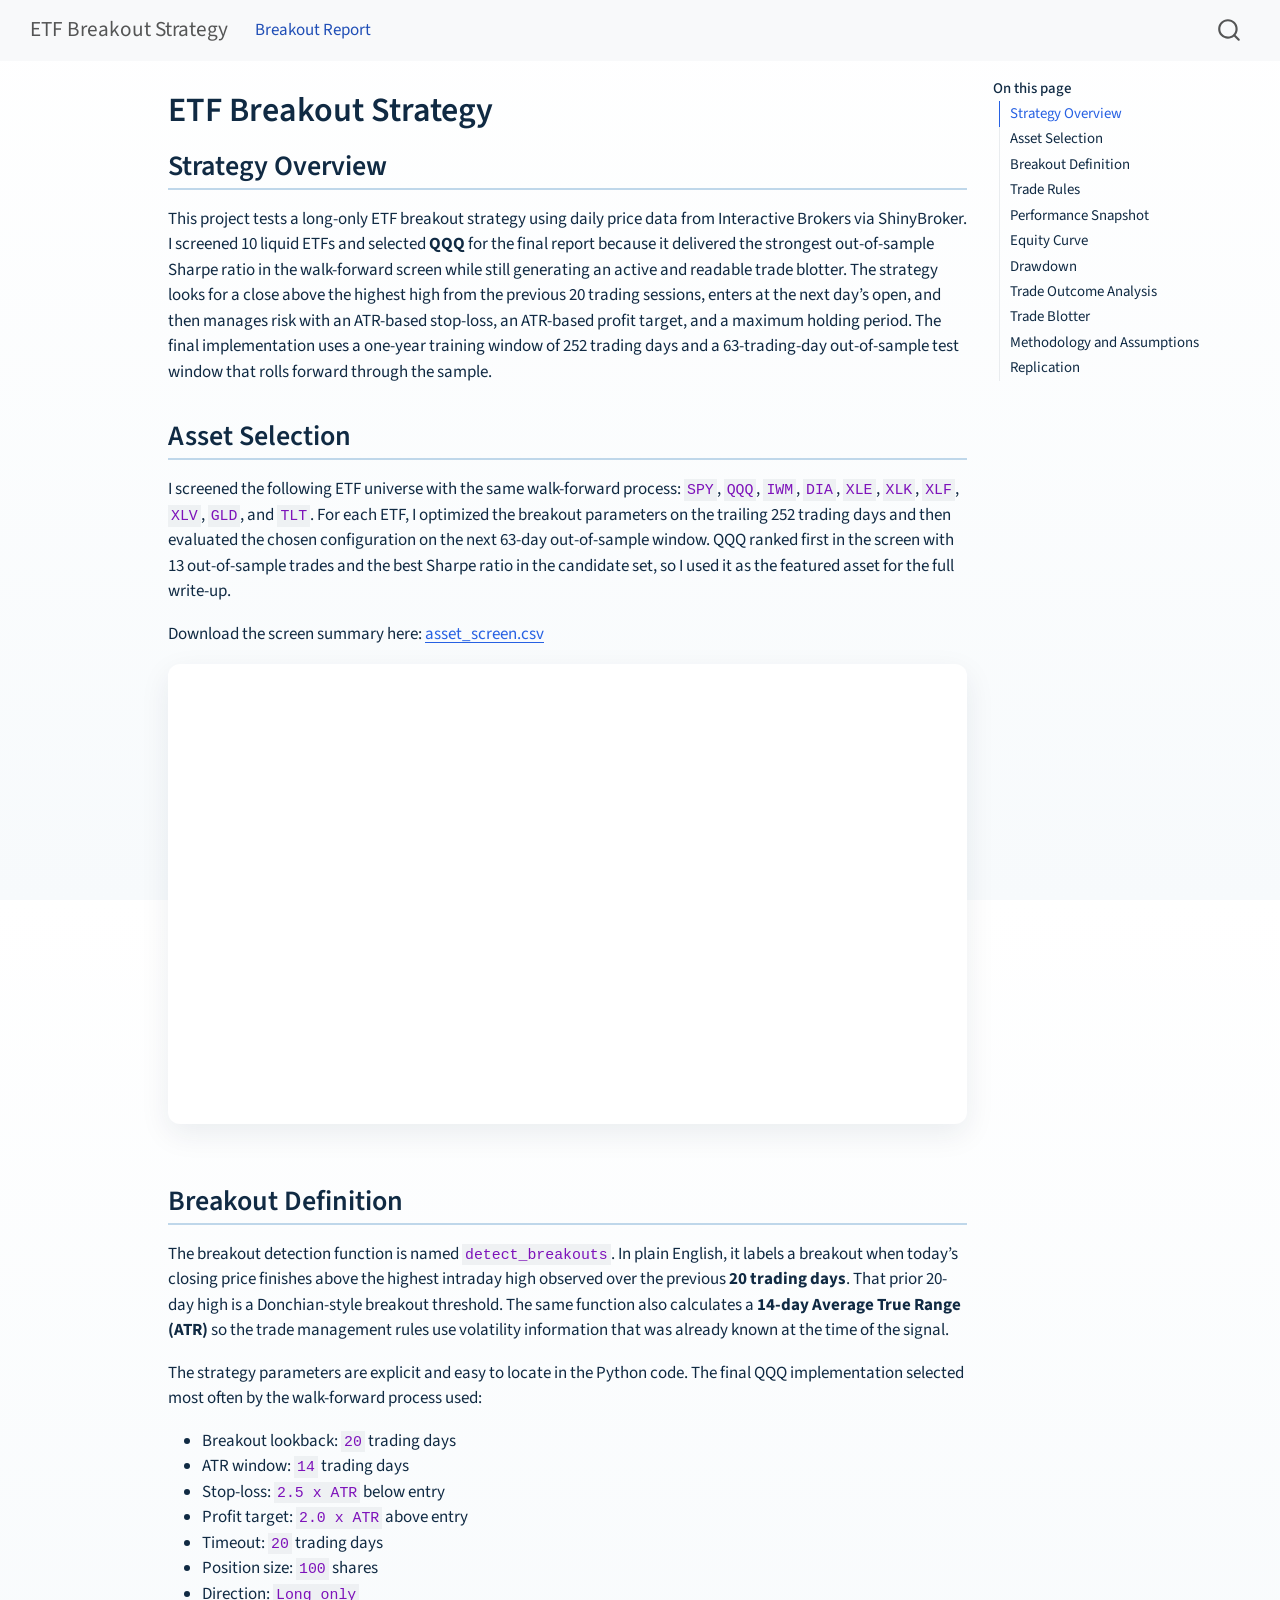
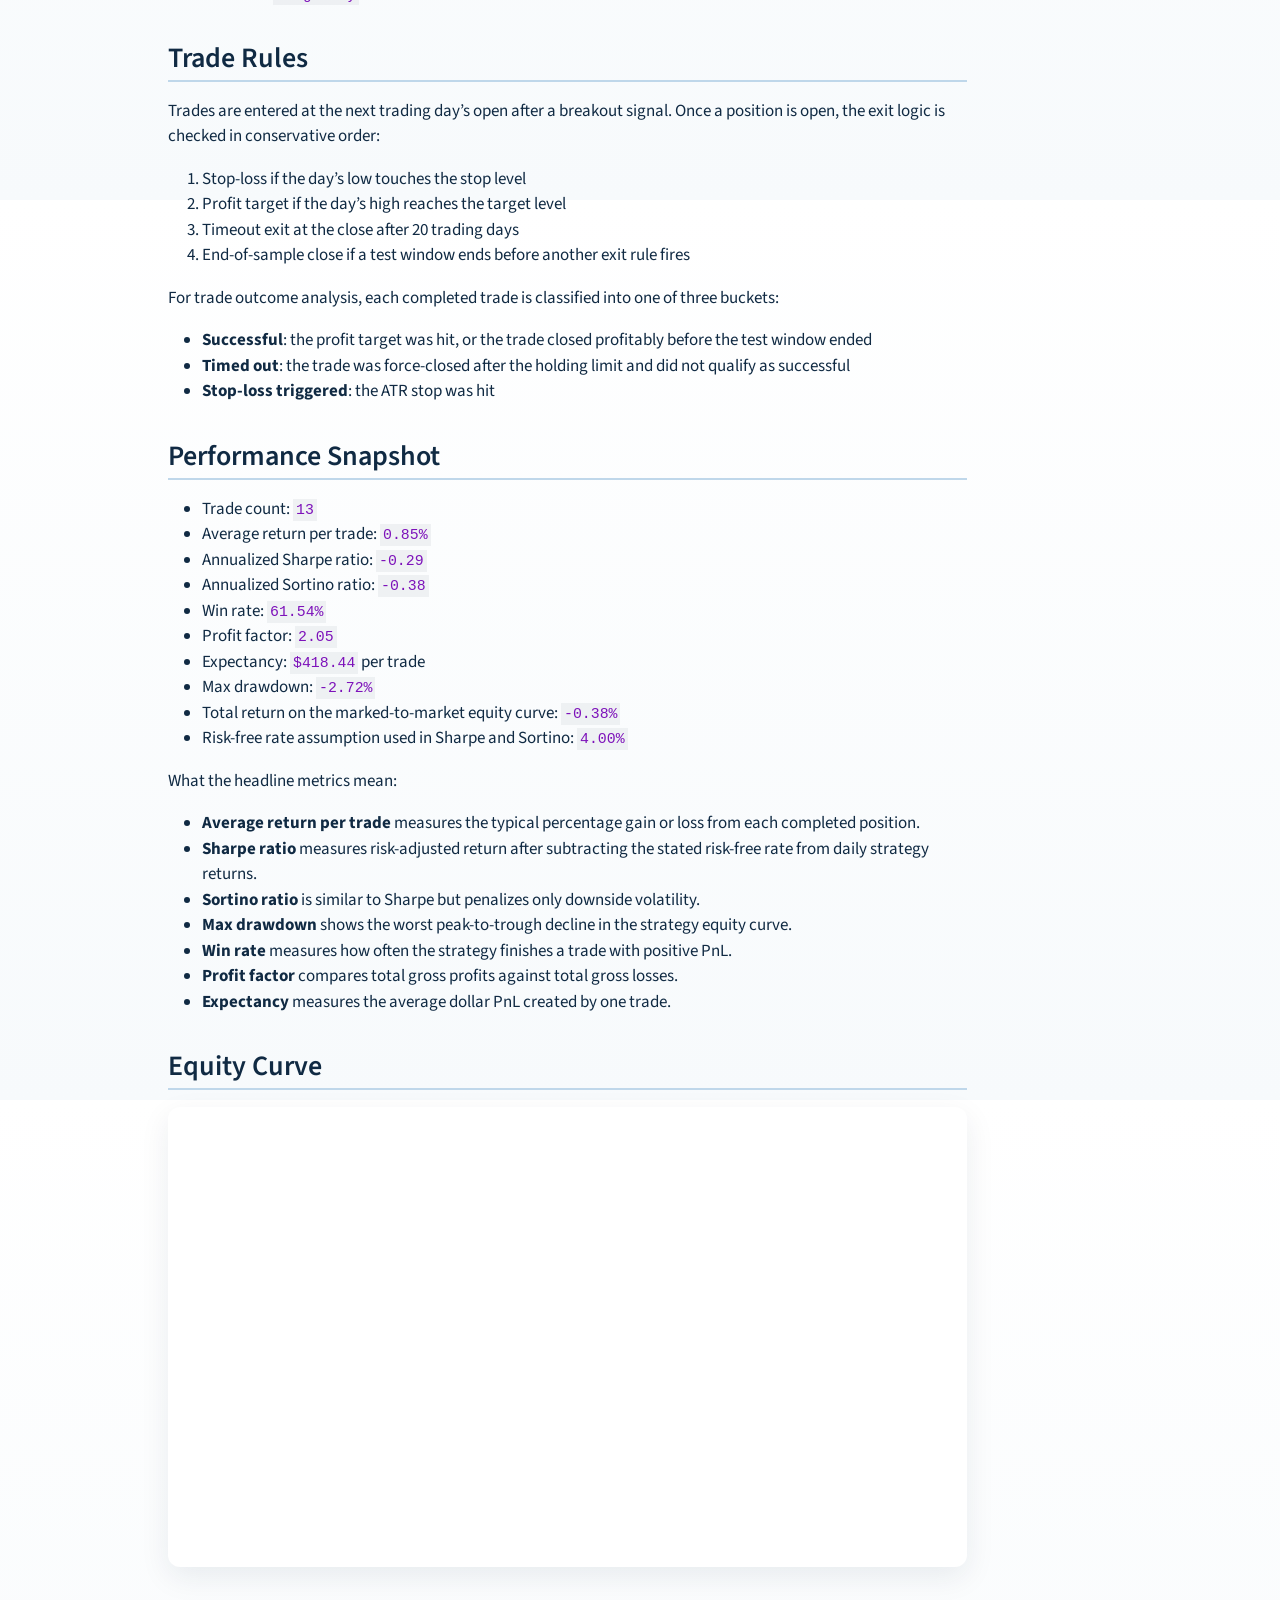
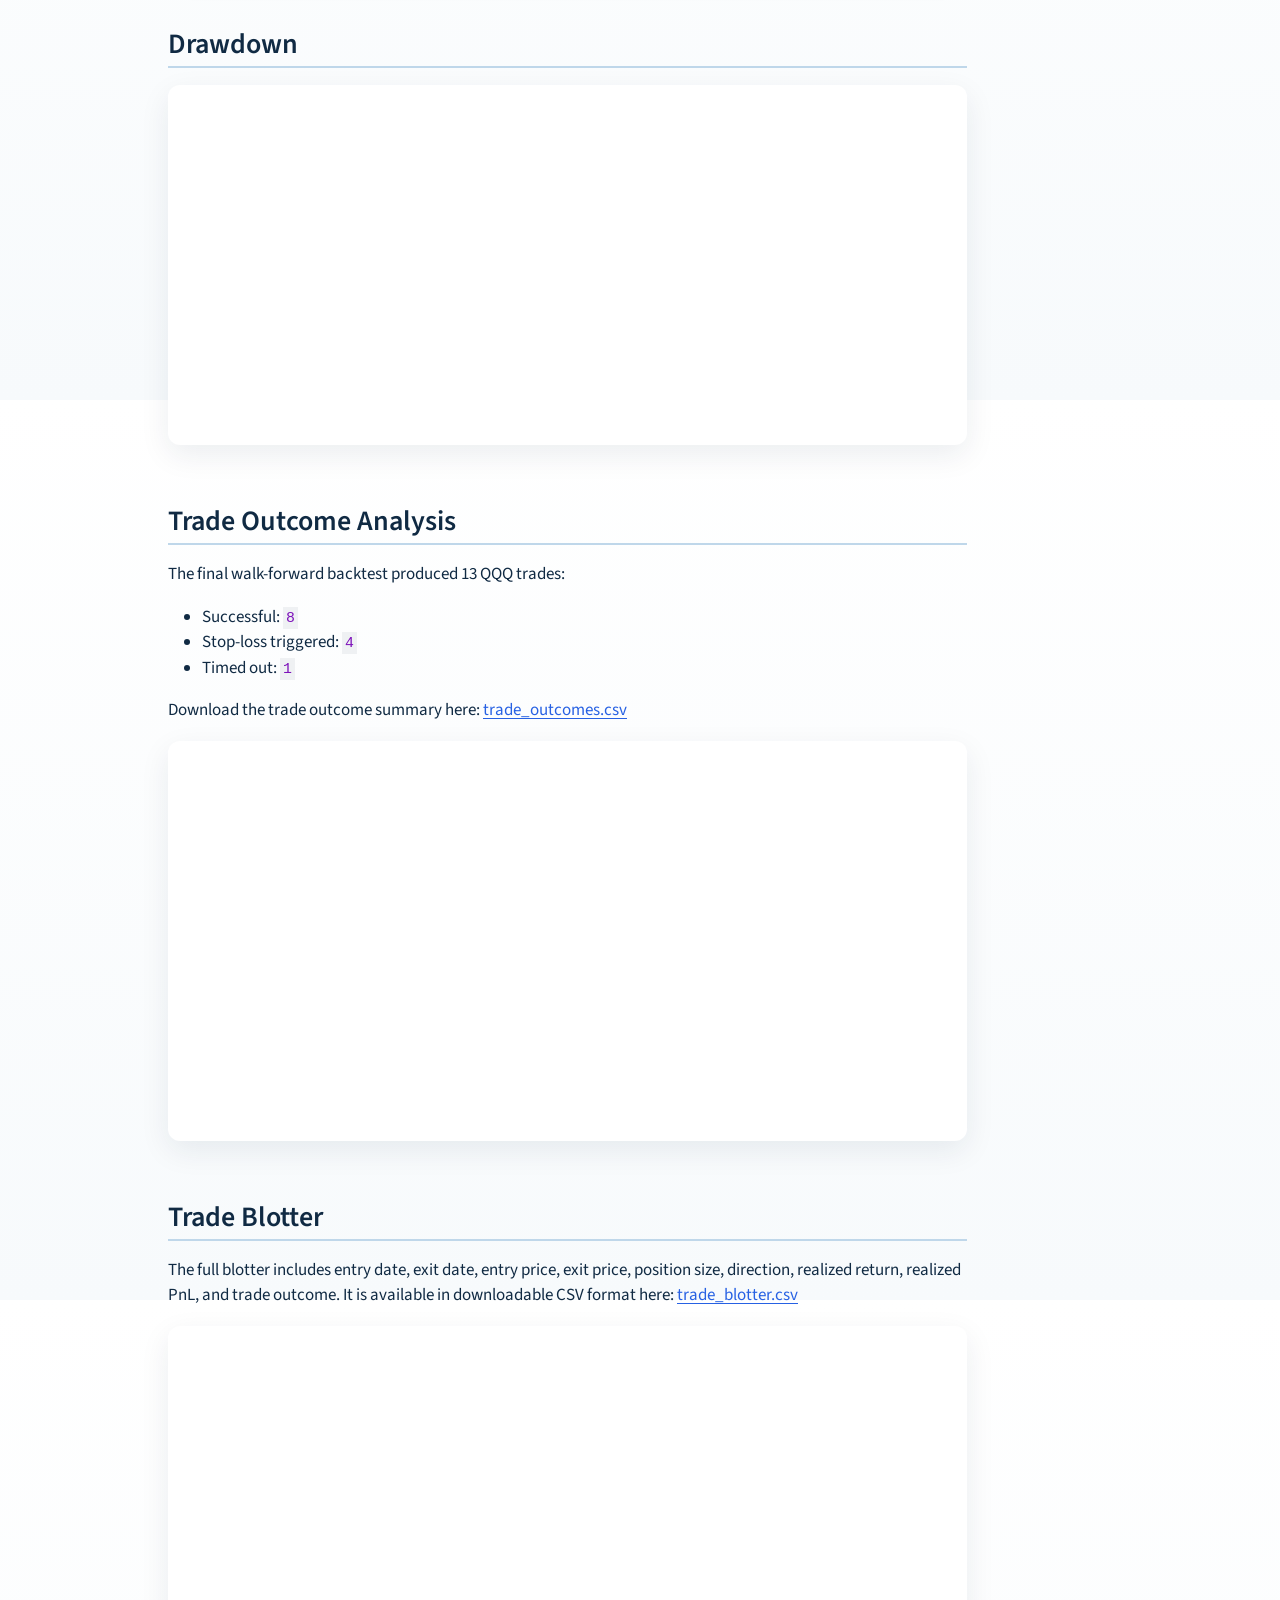
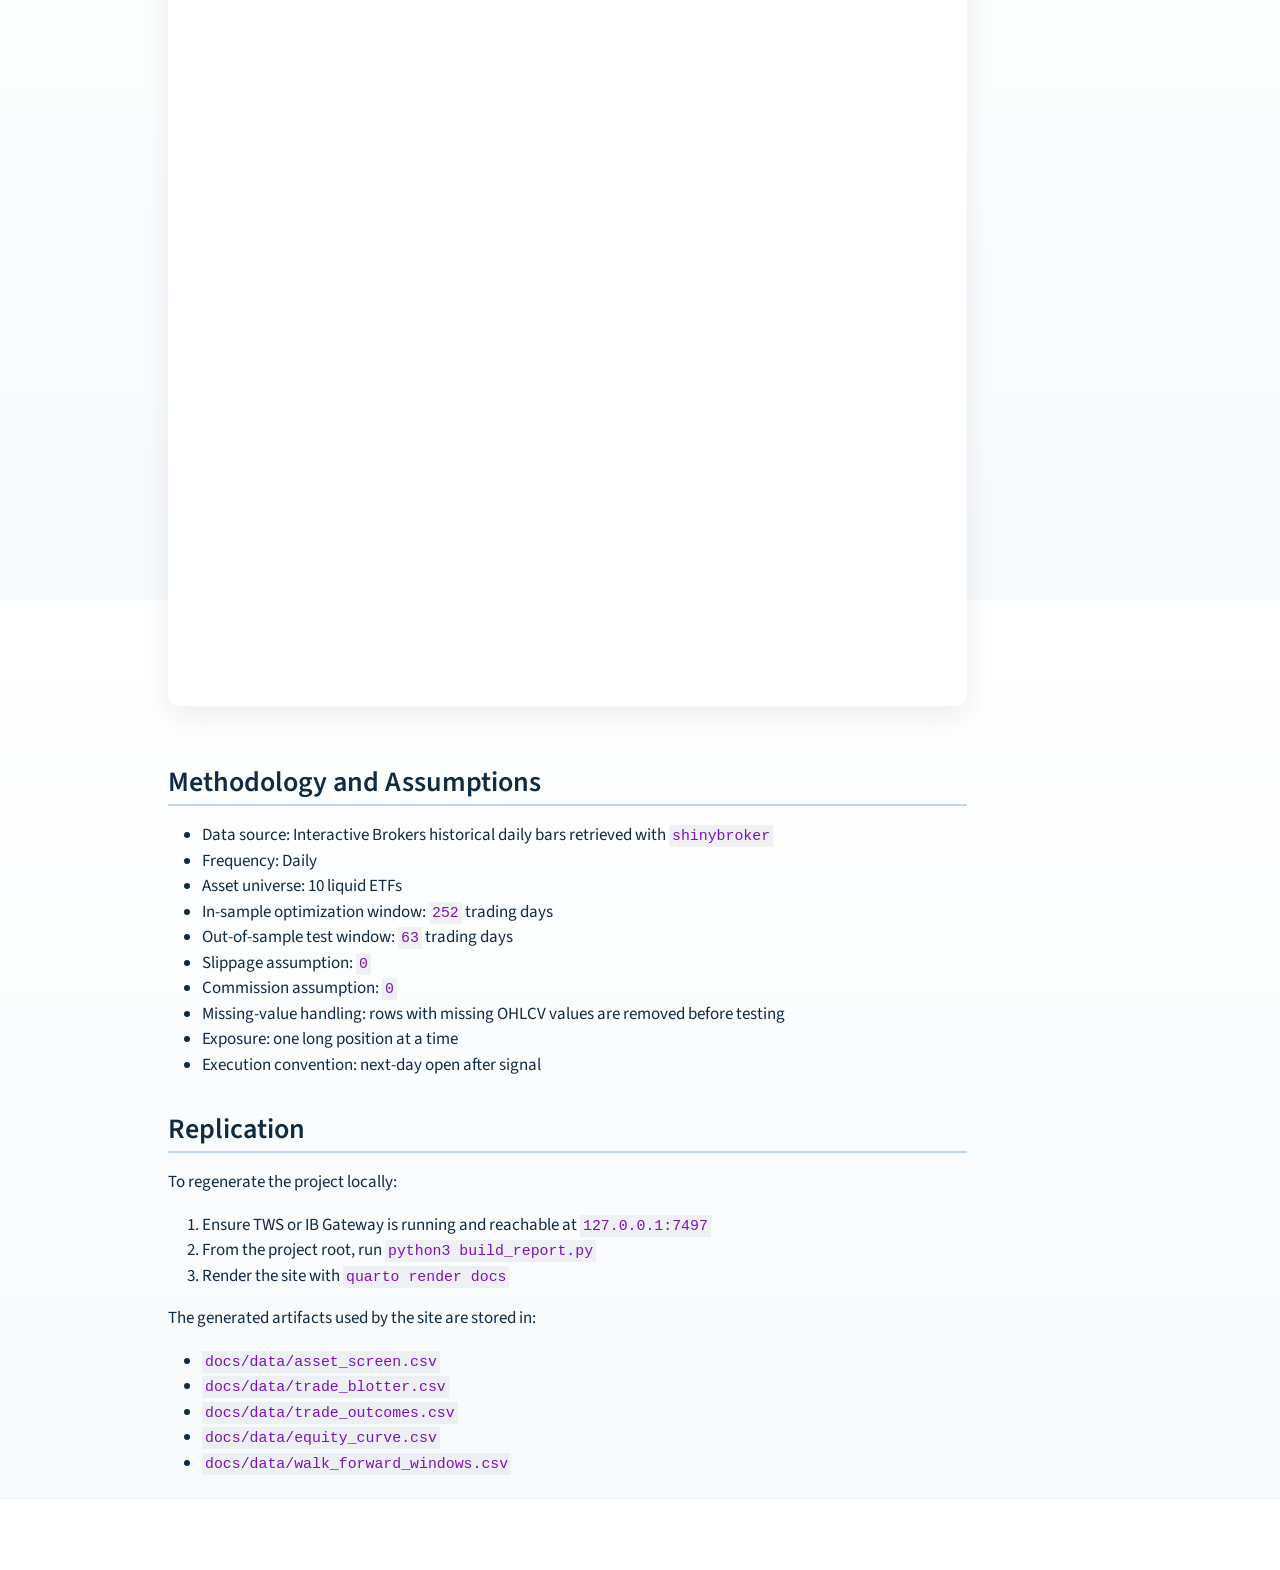
==== docs/index.html @ 2aead29c "Add breakout strategy project" ====
<!DOCTYPE html>
<html xmlns="http://www.w3.org/1999/xhtml" lang="en" xml:lang="en"><head>

<meta charset="utf-8">
<meta name="generator" content="quarto-1.9.36">

<meta name="viewport" content="width=device-width, initial-scale=1.0, user-scalable=yes">


<title>ETF Breakout Strategy</title>
<style>
/* Default styles provided by pandoc.
** See https://pandoc.org/MANUAL.html#variables-for-html for config info.
*/
code{white-space: pre-wrap;}
span.smallcaps{font-variant: small-caps;}
div.columns{display: flex; gap: min(4vw, 1.5em);}
div.column{flex: auto; overflow-x: auto;}
div.hanging-indent{margin-left: 1.5em; text-indent: -1.5em;}
ul.task-list{list-style: none;}
ul.task-list li input[type="checkbox"] {
  width: 0.8em;
  margin: 0 0.8em 0.2em -1em; /* quarto-specific, see https://github.com/quarto-dev/quarto-cli/issues/4556 */ 
  vertical-align: middle;
}
</style>


<script src="site_libs/quarto-nav/quarto-nav.js"></script>
<script src="site_libs/quarto-nav/headroom.min.js"></script>
<script src="site_libs/clipboard/clipboard.min.js"></script>
<script src="site_libs/quarto-search/autocomplete.umd.js"></script>
<script src="site_libs/quarto-search/fuse.min.js"></script>
<script src="site_libs/quarto-search/quarto-search.js"></script>
<meta name="quarto:offset" content="./">
<script src="site_libs/quarto-html/quarto.js" type="module"></script>
<script src="site_libs/quarto-html/tabsets/tabsets.js" type="module"></script>
<script src="site_libs/quarto-html/popper.min.js"></script>
<script src="site_libs/quarto-html/tippy.umd.min.js"></script>
<script src="site_libs/quarto-html/anchor.min.js"></script>
<link href="site_libs/quarto-html/tippy.css" rel="stylesheet">
<link href="site_libs/quarto-html/quarto-syntax-highlighting-845c23b38eaddc0f92fda52bfe77a8c8.css" rel="stylesheet" id="quarto-text-highlighting-styles">
<script src="site_libs/bootstrap/bootstrap.min.js"></script>
<link href="site_libs/bootstrap/bootstrap-icons.css" rel="stylesheet">
<link href="site_libs/bootstrap/bootstrap-158031087360bce0ff56dc785ce39e06.min.css" rel="stylesheet" append-hash="true" id="quarto-bootstrap" data-mode="light">
<script id="quarto-search-options" type="application/json">{
  "location": "navbar",
  "copy-button": false,
  "collapse-after": 3,
  "panel-placement": "end",
  "type": "overlay",
  "limit": 50,
  "keyboard-shortcut": [
    "f",
    "/",
    "s"
  ],
  "show-item-context": false,
  "language": {
    "search-no-results-text": "No results",
    "search-matching-documents-text": "matching documents",
    "search-copy-link-title": "Copy link to search",
    "search-hide-matches-text": "Hide additional matches",
    "search-more-match-text": "more match in this document",
    "search-more-matches-text": "more matches in this document",
    "search-clear-button-title": "Clear",
    "search-text-placeholder": "",
    "search-detached-cancel-button-title": "Cancel",
    "search-submit-button-title": "Submit",
    "search-label": "Search"
  }
}</script>


<link rel="stylesheet" href="styles.css">
</head>

<body class="nav-fixed quarto-light">

<div id="quarto-search-results"></div>
  <header id="quarto-header" class="headroom fixed-top">
    <nav class="navbar navbar-expand-lg " data-bs-theme="dark">
      <div class="navbar-container container-fluid">
      <div class="navbar-brand-container mx-auto">
    <a class="navbar-brand" href="./index.html">
    <span class="navbar-title">ETF Breakout Strategy</span>
    </a>
  </div>
            <div id="quarto-search" class="" title="Search"></div>
          <button class="navbar-toggler" type="button" data-bs-toggle="collapse" data-bs-target="#navbarCollapse" aria-controls="navbarCollapse" role="menu" aria-expanded="false" aria-label="Toggle navigation" onclick="if (window.quartoToggleHeadroom) { window.quartoToggleHeadroom(); }">
  <span class="navbar-toggler-icon"></span>
</button>
          <div class="collapse navbar-collapse" id="navbarCollapse">
            <ul class="navbar-nav navbar-nav-scroll me-auto">
  <li class="nav-item">
    <a class="nav-link active" href="./index.html" aria-current="page"> 
<span class="menu-text">Breakout Report</span></a>
  </li>  
</ul>
          </div> <!-- /navcollapse -->
            <div class="quarto-navbar-tools">
</div>
      </div> <!-- /container-fluid -->
    </nav>
</header>
<!-- content -->
<div id="quarto-content" class="quarto-container page-columns page-rows-contents page-layout-article page-navbar">
<!-- sidebar -->
<!-- margin-sidebar -->
    <div id="quarto-margin-sidebar" class="sidebar margin-sidebar">
        <nav id="TOC" role="doc-toc" class="toc-active">
    <h2 id="toc-title">On this page</h2>
   
  <ul>
  <li><a href="#strategy-overview" id="toc-strategy-overview" class="nav-link active" data-scroll-target="#strategy-overview">Strategy Overview</a></li>
  <li><a href="#asset-selection" id="toc-asset-selection" class="nav-link" data-scroll-target="#asset-selection">Asset Selection</a></li>
  <li><a href="#breakout-definition" id="toc-breakout-definition" class="nav-link" data-scroll-target="#breakout-definition">Breakout Definition</a></li>
  <li><a href="#trade-rules" id="toc-trade-rules" class="nav-link" data-scroll-target="#trade-rules">Trade Rules</a></li>
  <li><a href="#performance-snapshot" id="toc-performance-snapshot" class="nav-link" data-scroll-target="#performance-snapshot">Performance Snapshot</a></li>
  <li><a href="#equity-curve" id="toc-equity-curve" class="nav-link" data-scroll-target="#equity-curve">Equity Curve</a></li>
  <li><a href="#drawdown" id="toc-drawdown" class="nav-link" data-scroll-target="#drawdown">Drawdown</a></li>
  <li><a href="#trade-outcome-analysis" id="toc-trade-outcome-analysis" class="nav-link" data-scroll-target="#trade-outcome-analysis">Trade Outcome Analysis</a></li>
  <li><a href="#trade-blotter" id="toc-trade-blotter" class="nav-link" data-scroll-target="#trade-blotter">Trade Blotter</a></li>
  <li><a href="#methodology-and-assumptions" id="toc-methodology-and-assumptions" class="nav-link" data-scroll-target="#methodology-and-assumptions">Methodology and Assumptions</a></li>
  <li><a href="#replication" id="toc-replication" class="nav-link" data-scroll-target="#replication">Replication</a></li>
  </ul>
</nav>
    </div>
<!-- main -->
<main class="content" id="quarto-document-content">

<header id="title-block-header" class="quarto-title-block default">
<div class="quarto-title">
<h1 class="title">ETF Breakout Strategy</h1>
</div>



<div class="quarto-title-meta">

    
  
    
  </div>
  


</header>


<section id="strategy-overview" class="level2">
<h2 class="anchored" data-anchor-id="strategy-overview">Strategy Overview</h2>
<p>This project tests a long-only ETF breakout strategy using daily price data from Interactive Brokers via ShinyBroker. I screened 10 liquid ETFs and selected <strong>QQQ</strong> for the final report because it delivered the strongest out-of-sample Sharpe ratio in the walk-forward screen while still generating an active and readable trade blotter. The strategy looks for a close above the highest high from the previous 20 trading sessions, enters at the next day’s open, and then manages risk with an ATR-based stop-loss, an ATR-based profit target, and a maximum holding period. The final implementation uses a one-year training window of 252 trading days and a 63-trading-day out-of-sample test window that rolls forward through the sample.</p>
</section>
<section id="asset-selection" class="level2">
<h2 class="anchored" data-anchor-id="asset-selection">Asset Selection</h2>
<p>I screened the following ETF universe with the same walk-forward process: <code>SPY</code>, <code>QQQ</code>, <code>IWM</code>, <code>DIA</code>, <code>XLE</code>, <code>XLK</code>, <code>XLF</code>, <code>XLV</code>, <code>GLD</code>, and <code>TLT</code>. For each ETF, I optimized the breakout parameters on the trailing 252 trading days and then evaluated the chosen configuration on the next 63-day out-of-sample window. QQQ ranked first in the screen with 13 out-of-sample trades and the best Sharpe ratio in the candidate set, so I used it as the featured asset for the full write-up.</p>
<p>Download the screen summary here: <a href="data/asset_screen.csv">asset_screen.csv</a></p>
<iframe src="assets/screen_summary.html" width="100%" height="460" style="border:none;">
</iframe>
</section>
<section id="breakout-definition" class="level2">
<h2 class="anchored" data-anchor-id="breakout-definition">Breakout Definition</h2>
<p>The breakout detection function is named <code>detect_breakouts</code>. In plain English, it labels a breakout when today’s closing price finishes above the highest intraday high observed over the previous <strong>20 trading days</strong>. That prior 20-day high is a Donchian-style breakout threshold. The same function also calculates a <strong>14-day Average True Range (ATR)</strong> so the trade management rules use volatility information that was already known at the time of the signal.</p>
<p>The strategy parameters are explicit and easy to locate in the Python code. The final QQQ implementation selected most often by the walk-forward process used:</p>
<ul>
<li>Breakout lookback: <code>20</code> trading days</li>
<li>ATR window: <code>14</code> trading days</li>
<li>Stop-loss: <code>2.5 x ATR</code> below entry</li>
<li>Profit target: <code>2.0 x ATR</code> above entry</li>
<li>Timeout: <code>20</code> trading days</li>
<li>Position size: <code>100</code> shares</li>
<li>Direction: <code>Long only</code></li>
</ul>
</section>
<section id="trade-rules" class="level2">
<h2 class="anchored" data-anchor-id="trade-rules">Trade Rules</h2>
<p>Trades are entered at the next trading day’s open after a breakout signal. Once a position is open, the exit logic is checked in conservative order:</p>
<ol type="1">
<li>Stop-loss if the day’s low touches the stop level</li>
<li>Profit target if the day’s high reaches the target level</li>
<li>Timeout exit at the close after 20 trading days</li>
<li>End-of-sample close if a test window ends before another exit rule fires</li>
</ol>
<p>For trade outcome analysis, each completed trade is classified into one of three buckets:</p>
<ul>
<li><strong>Successful</strong>: the profit target was hit, or the trade closed profitably before the test window ended</li>
<li><strong>Timed out</strong>: the trade was force-closed after the holding limit and did not qualify as successful</li>
<li><strong>Stop-loss triggered</strong>: the ATR stop was hit</li>
</ul>
</section>
<section id="performance-snapshot" class="level2">
<h2 class="anchored" data-anchor-id="performance-snapshot">Performance Snapshot</h2>
<ul>
<li>Trade count: <code>13</code></li>
<li>Average return per trade: <code>0.85%</code></li>
<li>Annualized Sharpe ratio: <code>-0.29</code></li>
<li>Annualized Sortino ratio: <code>-0.38</code></li>
<li>Win rate: <code>61.54%</code></li>
<li>Profit factor: <code>2.05</code></li>
<li>Expectancy: <code>$418.44</code> per trade</li>
<li>Max drawdown: <code>-2.72%</code></li>
<li>Total return on the marked-to-market equity curve: <code>-0.38%</code></li>
<li>Risk-free rate assumption used in Sharpe and Sortino: <code>4.00%</code></li>
</ul>
<p>What the headline metrics mean:</p>
<ul>
<li><strong>Average return per trade</strong> measures the typical percentage gain or loss from each completed position.</li>
<li><strong>Sharpe ratio</strong> measures risk-adjusted return after subtracting the stated risk-free rate from daily strategy returns.</li>
<li><strong>Sortino ratio</strong> is similar to Sharpe but penalizes only downside volatility.</li>
<li><strong>Max drawdown</strong> shows the worst peak-to-trough decline in the strategy equity curve.</li>
<li><strong>Win rate</strong> measures how often the strategy finishes a trade with positive PnL.</li>
<li><strong>Profit factor</strong> compares total gross profits against total gross losses.</li>
<li><strong>Expectancy</strong> measures the average dollar PnL created by one trade.</li>
</ul>
</section>
<section id="equity-curve" class="level2">
<h2 class="anchored" data-anchor-id="equity-curve">Equity Curve</h2>
<iframe src="assets/equity_curve.html" width="100%" height="460" style="border:none;">
</iframe>
</section>
<section id="drawdown" class="level2">
<h2 class="anchored" data-anchor-id="drawdown">Drawdown</h2>
<iframe src="assets/drawdown.html" width="100%" height="360" style="border:none;">
</iframe>
</section>
<section id="trade-outcome-analysis" class="level2">
<h2 class="anchored" data-anchor-id="trade-outcome-analysis">Trade Outcome Analysis</h2>
<p>The final walk-forward backtest produced 13 QQQ trades:</p>
<ul>
<li>Successful: <code>8</code></li>
<li>Stop-loss triggered: <code>4</code></li>
<li>Timed out: <code>1</code></li>
</ul>
<p>Download the trade outcome summary here: <a href="data/trade_outcomes.csv">trade_outcomes.csv</a></p>
<iframe src="assets/trade_outcomes.html" width="100%" height="400" style="border:none;">
</iframe>
</section>
<section id="trade-blotter" class="level2">
<h2 class="anchored" data-anchor-id="trade-blotter">Trade Blotter</h2>
<p>The full blotter includes entry date, exit date, entry price, exit price, position size, direction, realized return, realized PnL, and trade outcome. It is available in downloadable CSV format here: <a href="data/trade_blotter.csv">trade_blotter.csv</a></p>
<iframe src="assets/trade_blotter.html" width="100%" height="980" style="border:none;">
</iframe>
</section>
<section id="methodology-and-assumptions" class="level2">
<h2 class="anchored" data-anchor-id="methodology-and-assumptions">Methodology and Assumptions</h2>
<ul>
<li>Data source: Interactive Brokers historical daily bars retrieved with <code>shinybroker</code></li>
<li>Frequency: Daily</li>
<li>Asset universe: 10 liquid ETFs</li>
<li>In-sample optimization window: <code>252</code> trading days</li>
<li>Out-of-sample test window: <code>63</code> trading days</li>
<li>Slippage assumption: <code>0</code></li>
<li>Commission assumption: <code>0</code></li>
<li>Missing-value handling: rows with missing OHLCV values are removed before testing</li>
<li>Exposure: one long position at a time</li>
<li>Execution convention: next-day open after signal</li>
</ul>
</section>
<section id="replication" class="level2">
<h2 class="anchored" data-anchor-id="replication">Replication</h2>
<p>To regenerate the project locally:</p>
<ol type="1">
<li>Ensure TWS or IB Gateway is running and reachable at <code>127.0.0.1:7497</code></li>
<li>From the project root, run <code>python3 build_report.py</code></li>
<li>Render the site with <code>quarto render docs</code></li>
</ol>
<p>The generated artifacts used by the site are stored in:</p>
<ul>
<li><code>docs/data/asset_screen.csv</code></li>
<li><code>docs/data/trade_blotter.csv</code></li>
<li><code>docs/data/trade_outcomes.csv</code></li>
<li><code>docs/data/equity_curve.csv</code></li>
<li><code>docs/data/walk_forward_windows.csv</code></li>
</ul>


</section>

</main> <!-- /main -->
<script id="quarto-html-after-body" type="application/javascript">
  window.document.addEventListener("DOMContentLoaded", function (event) {
    const icon = "";
    const anchorJS = new window.AnchorJS();
    anchorJS.options = {
      placement: 'right',
      icon: icon
    };
    anchorJS.add('.anchored');
    const isCodeAnnotation = (el) => {
      for (const clz of el.classList) {
        if (clz.startsWith('code-annotation-')) {                     
          return true;
        }
      }
      return false;
    }
    const onCopySuccess = function(e) {
      // button target
      const button = e.trigger;
      // don't keep focus
      button.blur();
      // flash "checked"
      button.classList.add('code-copy-button-checked');
      var currentTitle = button.getAttribute("title");
      button.setAttribute("title", "Copied!");
      let tooltip;
      if (window.bootstrap) {
        button.setAttribute("data-bs-toggle", "tooltip");
        button.setAttribute("data-bs-placement", "left");
        button.setAttribute("data-bs-title", "Copied!");
        tooltip = new bootstrap.Tooltip(button, 
          { trigger: "manual", 
            customClass: "code-copy-button-tooltip",
            offset: [0, -8]});
        tooltip.show();    
      }
      setTimeout(function() {
        if (tooltip) {
          tooltip.hide();
          button.removeAttribute("data-bs-title");
          button.removeAttribute("data-bs-toggle");
          button.removeAttribute("data-bs-placement");
        }
        button.setAttribute("title", currentTitle);
        button.classList.remove('code-copy-button-checked');
      }, 1000);
      // clear code selection
      e.clearSelection();
    }
    const getTextToCopy = function(trigger) {
      const outerScaffold = trigger.parentElement.cloneNode(true);
      const codeEl = outerScaffold.querySelector('code');
      for (const childEl of codeEl.children) {
        if (isCodeAnnotation(childEl)) {
          childEl.remove();
        }
      }
      return codeEl.innerText;
    }
    const clipboard = new window.ClipboardJS('.code-copy-button:not([data-in-quarto-modal])', {
      text: getTextToCopy
    });
    clipboard.on('success', onCopySuccess);
    if (window.document.getElementById('quarto-embedded-source-code-modal')) {
      const clipboardModal = new window.ClipboardJS('.code-copy-button[data-in-quarto-modal]', {
        text: getTextToCopy,
        container: window.document.getElementById('quarto-embedded-source-code-modal')
      });
      clipboardModal.on('success', onCopySuccess);
    }
      var localhostRegex = new RegExp(/^(?:http|https):\/\/localhost\:?[0-9]*\//);
      var mailtoRegex = new RegExp(/^mailto:/);
        var filterRegex = new RegExp('/' + window.location.host + '/');
      var isInternal = (href) => {
          return filterRegex.test(href) || localhostRegex.test(href) || mailtoRegex.test(href);
      }
      // Inspect non-navigation links and adorn them if external
     var links = window.document.querySelectorAll('a[href]:not(.nav-link):not(.navbar-brand):not(.toc-action):not(.sidebar-link):not(.sidebar-item-toggle):not(.pagination-link):not(.no-external):not([aria-hidden]):not(.dropdown-item):not(.quarto-navigation-tool):not(.about-link)');
      for (var i=0; i<links.length; i++) {
        const link = links[i];
        if (!isInternal(link.href)) {
          // undo the damage that might have been done by quarto-nav.js in the case of
          // links that we want to consider external
          if (link.dataset.originalHref !== undefined) {
            link.href = link.dataset.originalHref;
          }
        }
      }
    function tippyHover(el, contentFn, onTriggerFn, onUntriggerFn) {
      const config = {
        allowHTML: true,
        maxWidth: 500,
        delay: 100,
        arrow: false,
        appendTo: function(el) {
            return el.parentElement;
        },
        interactive: true,
        interactiveBorder: 10,
        theme: 'quarto',
        placement: 'bottom-start',
      };
      if (contentFn) {
        config.content = contentFn;
      }
      if (onTriggerFn) {
        config.onTrigger = onTriggerFn;
      }
      if (onUntriggerFn) {
        config.onUntrigger = onUntriggerFn;
      }
      window.tippy(el, config); 
    }
    const noterefs = window.document.querySelectorAll('a[role="doc-noteref"]');
    for (var i=0; i<noterefs.length; i++) {
      const ref = noterefs[i];
      tippyHover(ref, function() {
        // use id or data attribute instead here
        let href = ref.getAttribute('data-footnote-href') || ref.getAttribute('href');
        try { href = new URL(href).hash; } catch {}
        const id = href.replace(/^#\/?/, "");
        const note = window.document.getElementById(id);
        if (note) {
          return note.innerHTML;
        } else {
          return "";
        }
      });
    }
    const xrefs = window.document.querySelectorAll('a.quarto-xref');
    const processXRef = (id, note) => {
      // Strip column container classes
      const stripColumnClz = (el) => {
        el.classList.remove("page-full", "page-columns");
        if (el.children) {
          for (const child of el.children) {
            stripColumnClz(child);
          }
        }
      }
      stripColumnClz(note)
      if (id === null || id.startsWith('sec-')) {
        // Special case sections, only their first couple elements
        const container = document.createElement("div");
        if (note.children && note.children.length > 2) {
          container.appendChild(note.children[0].cloneNode(true));
          for (let i = 1; i < note.children.length; i++) {
            const child = note.children[i];
            if (child.tagName === "P" && child.innerText === "") {
              continue;
            } else {
              container.appendChild(child.cloneNode(true));
              break;
            }
          }
          if (window.Quarto?.typesetMath) {
            window.Quarto.typesetMath(container);
          }
          return container.innerHTML
        } else {
          if (window.Quarto?.typesetMath) {
            window.Quarto.typesetMath(note);
          }
          return note.innerHTML;
        }
      } else {
        // Remove any anchor links if they are present
        const anchorLink = note.querySelector('a.anchorjs-link');
        if (anchorLink) {
          anchorLink.remove();
        }
        if (window.Quarto?.typesetMath) {
          window.Quarto.typesetMath(note);
        }
        if (note.classList.contains("callout")) {
          return note.outerHTML;
        } else {
          return note.innerHTML;
        }
      }
    }
    for (var i=0; i<xrefs.length; i++) {
      const xref = xrefs[i];
      tippyHover(xref, undefined, function(instance) {
        instance.disable();
        let url = xref.getAttribute('href');
        let hash = undefined; 
        if (url.startsWith('#')) {
          hash = url;
        } else {
          try { hash = new URL(url).hash; } catch {}
        }
        if (hash) {
          const id = hash.replace(/^#\/?/, "");
          const note = window.document.getElementById(id);
          if (note !== null) {
            try {
              const html = processXRef(id, note.cloneNode(true));
              instance.setContent(html);
            } finally {
              instance.enable();
              instance.show();
            }
          } else {
            // See if we can fetch this
            fetch(url.split('#')[0])
            .then(res => res.text())
            .then(html => {
              const parser = new DOMParser();
              const htmlDoc = parser.parseFromString(html, "text/html");
              const note = htmlDoc.getElementById(id);
              if (note !== null) {
                const html = processXRef(id, note);
                instance.setContent(html);
              } 
            }).finally(() => {
              instance.enable();
              instance.show();
            });
          }
        } else {
          // See if we can fetch a full url (with no hash to target)
          // This is a special case and we should probably do some content thinning / targeting
          fetch(url)
          .then(res => res.text())
          .then(html => {
            const parser = new DOMParser();
            const htmlDoc = parser.parseFromString(html, "text/html");
            const note = htmlDoc.querySelector('main.content');
            if (note !== null) {
              // This should only happen for chapter cross references
              // (since there is no id in the URL)
              // remove the first header
              if (note.children.length > 0 && note.children[0].tagName === "HEADER") {
                note.children[0].remove();
              }
              const html = processXRef(null, note);
              instance.setContent(html);
            } 
          }).finally(() => {
            instance.enable();
            instance.show();
          });
        }
      }, function(instance) {
      });
    }
        let selectedAnnoteEl;
        const selectorForAnnotation = ( cell, annotation) => {
          let cellAttr = 'data-code-cell="' + cell + '"';
          let lineAttr = 'data-code-annotation="' +  annotation + '"';
          const selector = 'span[' + cellAttr + '][' + lineAttr + ']';
          return selector;
        }
        const selectCodeLines = (annoteEl) => {
          const doc = window.document;
          const targetCell = annoteEl.getAttribute("data-target-cell");
          const targetAnnotation = annoteEl.getAttribute("data-target-annotation");
          const annoteSpan = window.document.querySelector(selectorForAnnotation(targetCell, targetAnnotation));
          const lines = annoteSpan.getAttribute("data-code-lines").split(",");
          const lineIds = lines.map((line) => {
            return targetCell + "-" + line;
          })
          let top = null;
          let height = null;
          let parent = null;
          if (lineIds.length > 0) {
              //compute the position of the single el (top and bottom and make a div)
              const el = window.document.getElementById(lineIds[0]);
              top = el.offsetTop;
              height = el.offsetHeight;
              parent = el.parentElement.parentElement;
            if (lineIds.length > 1) {
              const lastEl = window.document.getElementById(lineIds[lineIds.length - 1]);
              const bottom = lastEl.offsetTop + lastEl.offsetHeight;
              height = bottom - top;
            }
            if (top !== null && height !== null && parent !== null) {
              // cook up a div (if necessary) and position it 
              let div = window.document.getElementById("code-annotation-line-highlight");
              if (div === null) {
                div = window.document.createElement("div");
                div.setAttribute("id", "code-annotation-line-highlight");
                div.style.position = 'absolute';
                parent.appendChild(div);
              }
              div.style.top = top - 2 + "px";
              div.style.height = height + 4 + "px";
              div.style.left = 0;
              let gutterDiv = window.document.getElementById("code-annotation-line-highlight-gutter");
              if (gutterDiv === null) {
                gutterDiv = window.document.createElement("div");
                gutterDiv.setAttribute("id", "code-annotation-line-highlight-gutter");
                gutterDiv.style.position = 'absolute';
                const codeCell = window.document.getElementById(targetCell);
                const gutter = codeCell.querySelector('.code-annotation-gutter');
                gutter.appendChild(gutterDiv);
              }
              gutterDiv.style.top = top - 2 + "px";
              gutterDiv.style.height = height + 4 + "px";
            }
            selectedAnnoteEl = annoteEl;
          }
        };
        const unselectCodeLines = () => {
          const elementsIds = ["code-annotation-line-highlight", "code-annotation-line-highlight-gutter"];
          elementsIds.forEach((elId) => {
            const div = window.document.getElementById(elId);
            if (div) {
              div.remove();
            }
          });
          selectedAnnoteEl = undefined;
        };
          // Handle positioning of the toggle
      window.addEventListener(
        "resize",
        throttle(() => {
          elRect = undefined;
          if (selectedAnnoteEl) {
            selectCodeLines(selectedAnnoteEl);
          }
        }, 10)
      );
      function throttle(fn, ms) {
      let throttle = false;
      let timer;
        return (...args) => {
          if(!throttle) { // first call gets through
              fn.apply(this, args);
              throttle = true;
          } else { // all the others get throttled
              if(timer) clearTimeout(timer); // cancel #2
              timer = setTimeout(() => {
                fn.apply(this, args);
                timer = throttle = false;
              }, ms);
          }
        };
      }
        // Attach click handler to the DT
        const annoteDls = window.document.querySelectorAll('dt[data-target-cell]');
        for (const annoteDlNode of annoteDls) {
          annoteDlNode.addEventListener('click', (event) => {
            const clickedEl = event.target;
            if (clickedEl !== selectedAnnoteEl) {
              unselectCodeLines();
              const activeEl = window.document.querySelector('dt[data-target-cell].code-annotation-active');
              if (activeEl) {
                activeEl.classList.remove('code-annotation-active');
              }
              selectCodeLines(clickedEl);
              clickedEl.classList.add('code-annotation-active');
            } else {
              // Unselect the line
              unselectCodeLines();
              clickedEl.classList.remove('code-annotation-active');
            }
          });
        }
    const findCites = (el) => {
      const parentEl = el.parentElement;
      if (parentEl) {
        const cites = parentEl.dataset.cites;
        if (cites) {
          return {
            el,
            cites: cites.split(' ')
          };
        } else {
          return findCites(el.parentElement)
        }
      } else {
        return undefined;
      }
    };
    var bibliorefs = window.document.querySelectorAll('a[role="doc-biblioref"]');
    for (var i=0; i<bibliorefs.length; i++) {
      const ref = bibliorefs[i];
      const citeInfo = findCites(ref);
      if (citeInfo) {
        tippyHover(citeInfo.el, function() {
          var popup = window.document.createElement('div');
          citeInfo.cites.forEach(function(cite) {
            var citeDiv = window.document.createElement('div');
            citeDiv.classList.add('hanging-indent');
            citeDiv.classList.add('csl-entry');
            var biblioDiv = window.document.getElementById('ref-' + cite);
            if (biblioDiv) {
              citeDiv.innerHTML = biblioDiv.innerHTML;
            }
            popup.appendChild(citeDiv);
          });
          return popup.innerHTML;
        });
      }
    }
  });
  </script>
</div> <!-- /content -->




</body></html>
---- docs/site_libs/quarto-html/tippy.css ----
.tippy-box[data-animation=fade][data-state=hidden]{opacity:0}[data-tippy-root]{max-width:calc(100vw - 10px)}.tippy-box{position:relative;background-color:#333;color:#fff;border-radius:4px;font-size:14px;line-height:1.4;white-space:normal;outline:0;transition-property:transform,visibility,opacity}.tippy-box[data-placement^=top]>.tippy-arrow{bottom:0}.tippy-box[data-placement^=top]>.tippy-arrow:before{bottom:-7px;left:0;border-width:8px 8px 0;border-top-color:initial;transform-origin:center top}.tippy-box[data-placement^=bottom]>.tippy-arrow{top:0}.tippy-box[data-placement^=bottom]>.tippy-arrow:before{top:-7px;left:0;border-width:0 8px 8px;border-bottom-color:initial;transform-origin:center bottom}.tippy-box[data-placement^=left]>.tippy-arrow{right:0}.tippy-box[data-placement^=left]>.tippy-arrow:before{border-width:8px 0 8px 8px;border-left-color:initial;right:-7px;transform-origin:center left}.tippy-box[data-placement^=right]>.tippy-arrow{left:0}.tippy-box[data-placement^=right]>.tippy-arrow:before{left:-7px;border-width:8px 8px 8px 0;border-right-color:initial;transform-origin:center right}.tippy-box[data-inertia][data-state=visible]{transition-timing-function:cubic-bezier(.54,1.5,.38,1.11)}.tippy-arrow{width:16px;height:16px;color:#333}.tippy-arrow:before{content:"";position:absolute;border-color:transparent;border-style:solid}.tippy-content{position:relative;padding:5px 9px;z-index:1}
---- docs/site_libs/quarto-html/quarto-syntax-highlighting-845c23b38eaddc0f92fda52bfe77a8c8.css ----
/* quarto syntax highlight colors */
:root {
  --quarto-hl-ot-color: #003B4F;
  --quarto-hl-at-color: #657422;
  --quarto-hl-ss-color: #20794D;
  --quarto-hl-an-color: #5E5E5E;
  --quarto-hl-fu-color: #4758AB;
  --quarto-hl-st-color: #20794D;
  --quarto-hl-cf-color: #003B4F;
  --quarto-hl-op-color: #5E5E5E;
  --quarto-hl-er-color: #AD0000;
  --quarto-hl-bn-color: #AD0000;
  --quarto-hl-al-color: #AD0000;
  --quarto-hl-va-color: #111111;
  --quarto-hl-bu-color: inherit;
  --quarto-hl-ex-color: inherit;
  --quarto-hl-pp-color: #AD0000;
  --quarto-hl-in-color: #5E5E5E;
  --quarto-hl-vs-color: #20794D;
  --quarto-hl-wa-color: #5E5E5E;
  --quarto-hl-do-color: #5E5E5E;
  --quarto-hl-im-color: #00769E;
  --quarto-hl-ch-color: #20794D;
  --quarto-hl-dt-color: #AD0000;
  --quarto-hl-fl-color: #AD0000;
  --quarto-hl-co-color: #5E5E5E;
  --quarto-hl-cv-color: #5E5E5E;
  --quarto-hl-cn-color: #8f5902;
  --quarto-hl-sc-color: #5E5E5E;
  --quarto-hl-dv-color: #AD0000;
  --quarto-hl-kw-color: #003B4F;
}

/* other quarto variables */
:root {
  --quarto-font-monospace: SFMono-Regular, Menlo, Monaco, Consolas, "Liberation Mono", "Courier New", monospace;
}

/* syntax highlight based on Pandoc's rules */
pre > code.sourceCode > span {
  color: #003B4F;
}

code.sourceCode > span {
  color: #003B4F;
}

div.sourceCode,
div.sourceCode pre.sourceCode {
  color: #003B4F;
}

/* Normal */
code span {
  color: #003B4F;
}

/* Alert */
code span.al {
  color: #AD0000;
  font-style: inherit;
}

/* Annotation */
code span.an {
  color: #5E5E5E;
  font-style: inherit;
}

/* Attribute */
code span.at {
  color: #657422;
  font-style: inherit;
}

/* BaseN */
code span.bn {
  color: #AD0000;
  font-style: inherit;
}

/* BuiltIn */
code span.bu {
  font-style: inherit;
}

/* ControlFlow */
code span.cf {
  color: #003B4F;
  font-weight: bold;
  font-style: inherit;
}

/* Char */
code span.ch {
  color: #20794D;
  font-style: inherit;
}

/* Constant */
code span.cn {
  color: #8f5902;
  font-style: inherit;
}

/* Comment */
code span.co {
  color: #5E5E5E;
  font-style: inherit;
}

/* CommentVar */
code span.cv {
  color: #5E5E5E;
  font-style: italic;
}

/* Documentation */
code span.do {
  color: #5E5E5E;
  font-style: italic;
}

/* DataType */
code span.dt {
  color: #AD0000;
  font-style: inherit;
}

/* DecVal */
code span.dv {
  color: #AD0000;
  font-style: inherit;
}

/* Error */
code span.er {
  color: #AD0000;
  font-style: inherit;
}

/* Extension */
code span.ex {
  font-style: inherit;
}

/* Float */
code span.fl {
  color: #AD0000;
  font-style: inherit;
}

/* Function */
code span.fu {
  color: #4758AB;
  font-style: inherit;
}

/* Import */
code span.im {
  color: #00769E;
  font-style: inherit;
}

/* Information */
code span.in {
  color: #5E5E5E;
  font-style: inherit;
}

/* Keyword */
code span.kw {
  color: #003B4F;
  font-weight: bold;
  font-style: inherit;
}

/* Operator */
code span.op {
  color: #5E5E5E;
  font-style: inherit;
}

/* Other */
code span.ot {
  color: #003B4F;
  font-style: inherit;
}

/* Preprocessor */
code span.pp {
  color: #AD0000;
  font-style: inherit;
}

/* SpecialChar */
code span.sc {
  color: #5E5E5E;
  font-style: inherit;
}

/* SpecialString */
code span.ss {
  color: #20794D;
  font-style: inherit;
}

/* String */
code span.st {
  color: #20794D;
  font-style: inherit;
}

/* Variable */
code span.va {
  color: #111111;
  font-style: inherit;
}

/* VerbatimString */
code span.vs {
  color: #20794D;
  font-style: inherit;
}

/* Warning */
code span.wa {
  color: #5E5E5E;
  font-style: italic;
}

.prevent-inlining {
  content: "</";
}

/*# sourceMappingURL=ac89f0bb514bba72461919f78549e31c.css.map */
---- docs/styles.css ----
:root {
  --accent: #0b3954;
  --accent-soft: #bfd7ea;
  --ink: #102a43;
  --paper: #f7fafc;
  --card: #ffffff;
}

body {
  color: var(--ink);
  background: linear-gradient(180deg, #ffffff 0%, var(--paper) 100%);
}

.quarto-title-block .quarto-title-banner {
  background: linear-gradient(120deg, var(--accent) 0%, #1f6f8b 100%);
}

main.content {
  max-width: 980px;
}

h2 {
  margin-top: 2rem;
  border-bottom: 2px solid var(--accent-soft);
  padding-bottom: 0.25rem;
}

iframe {
  background: var(--card);
  border-radius: 12px;
  box-shadow: 0 10px 30px rgba(16, 42, 67, 0.08);
}
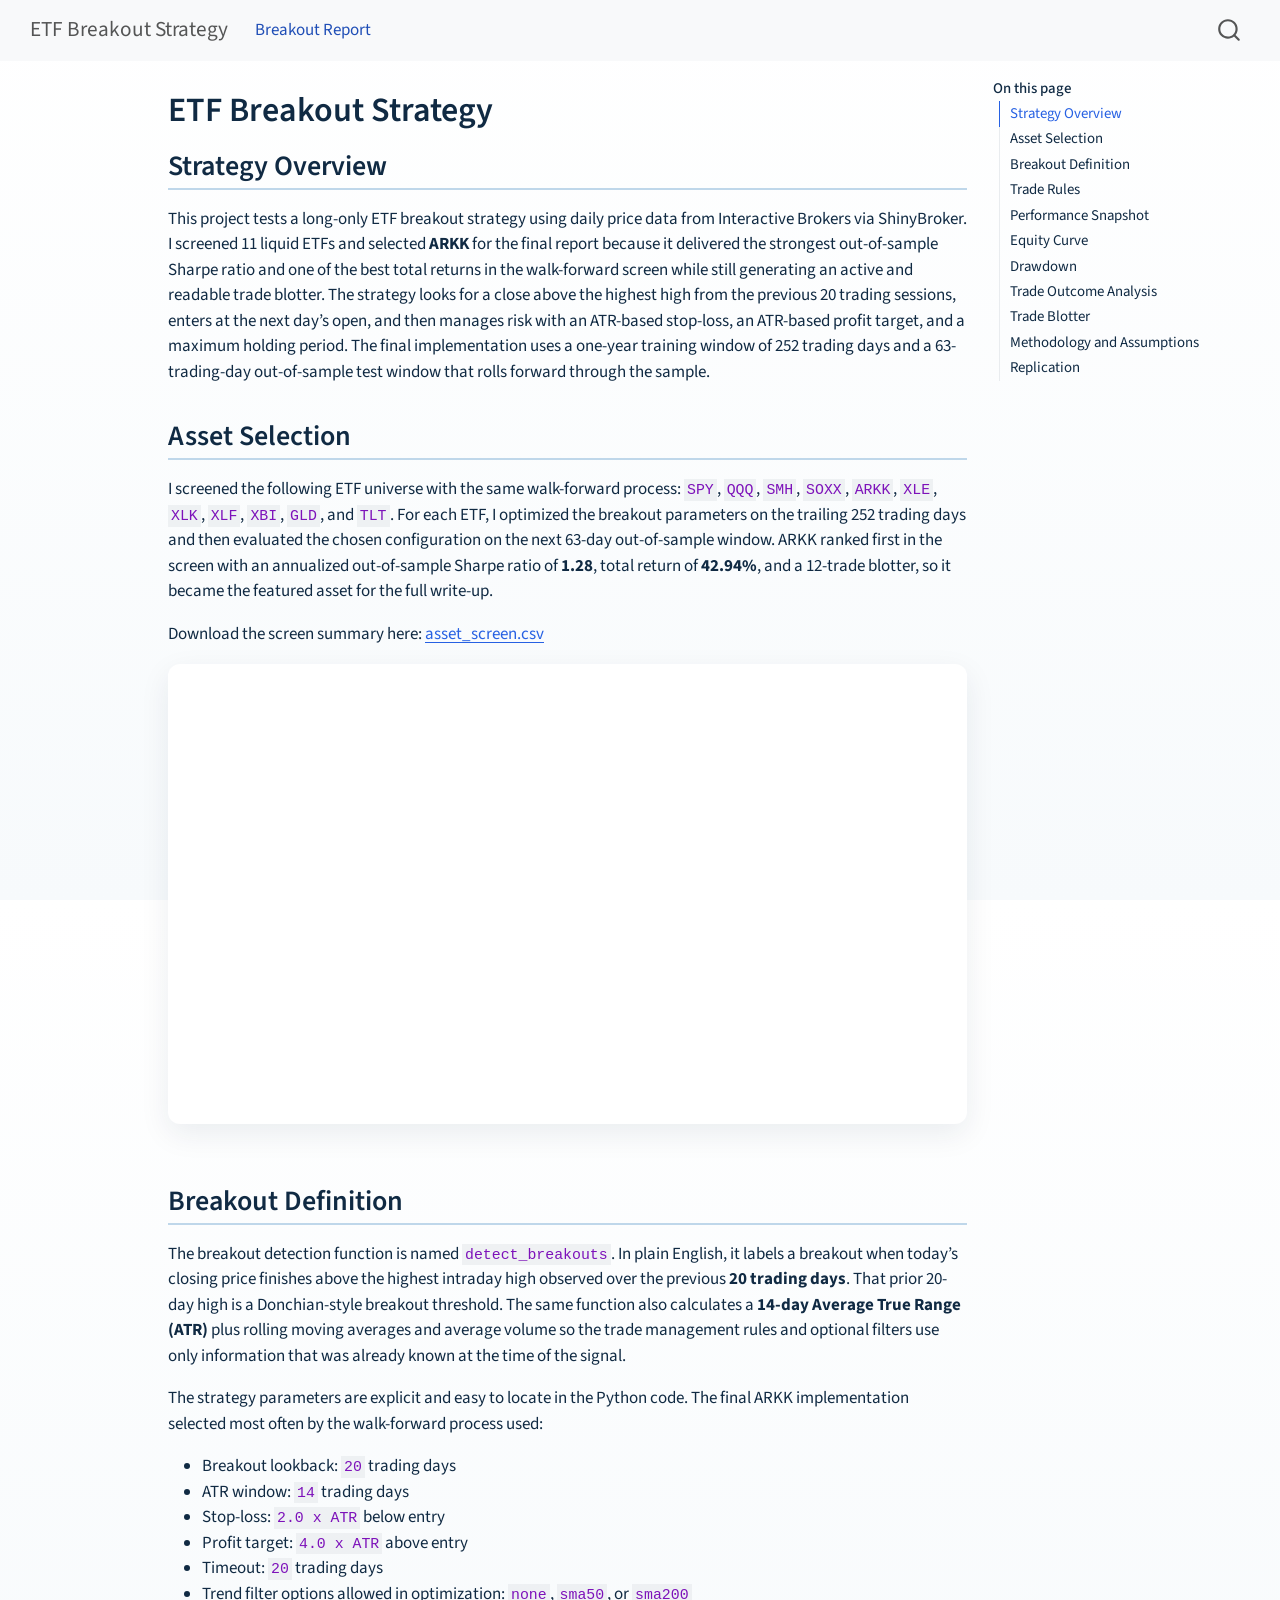
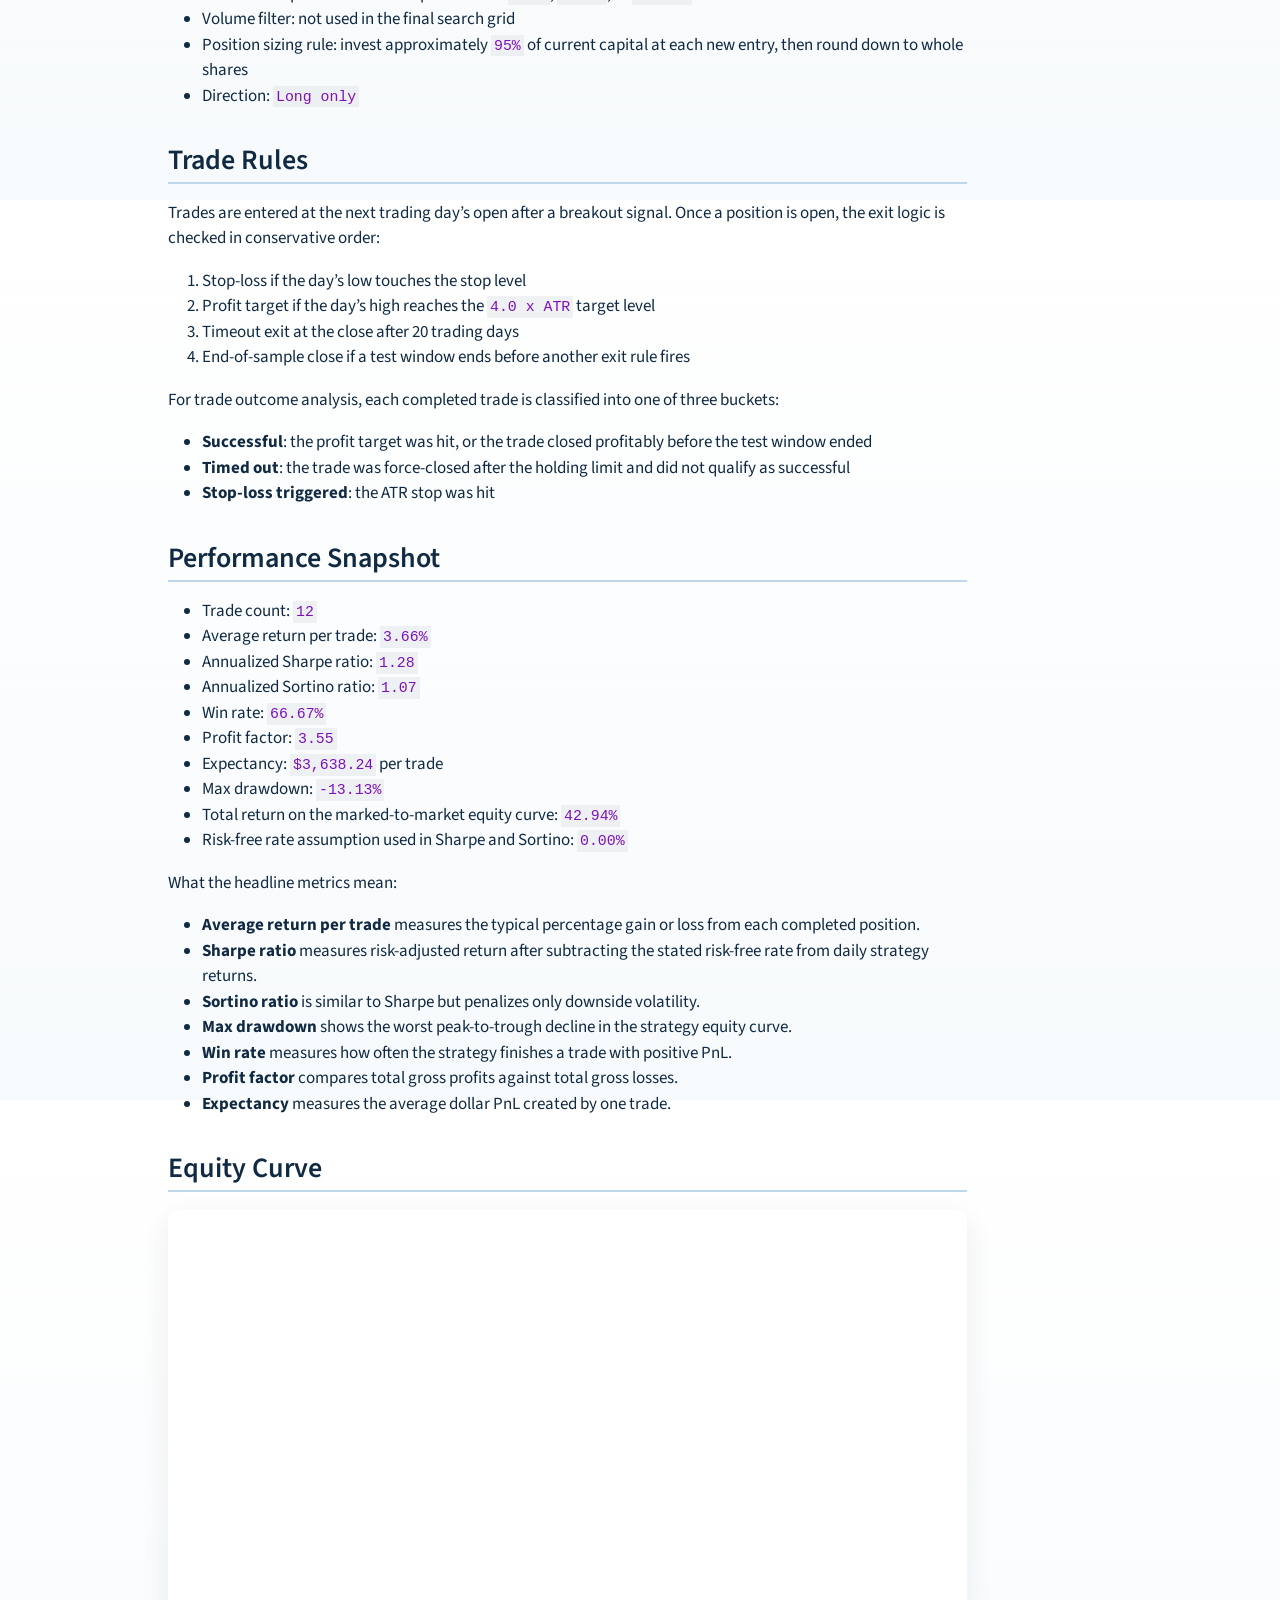
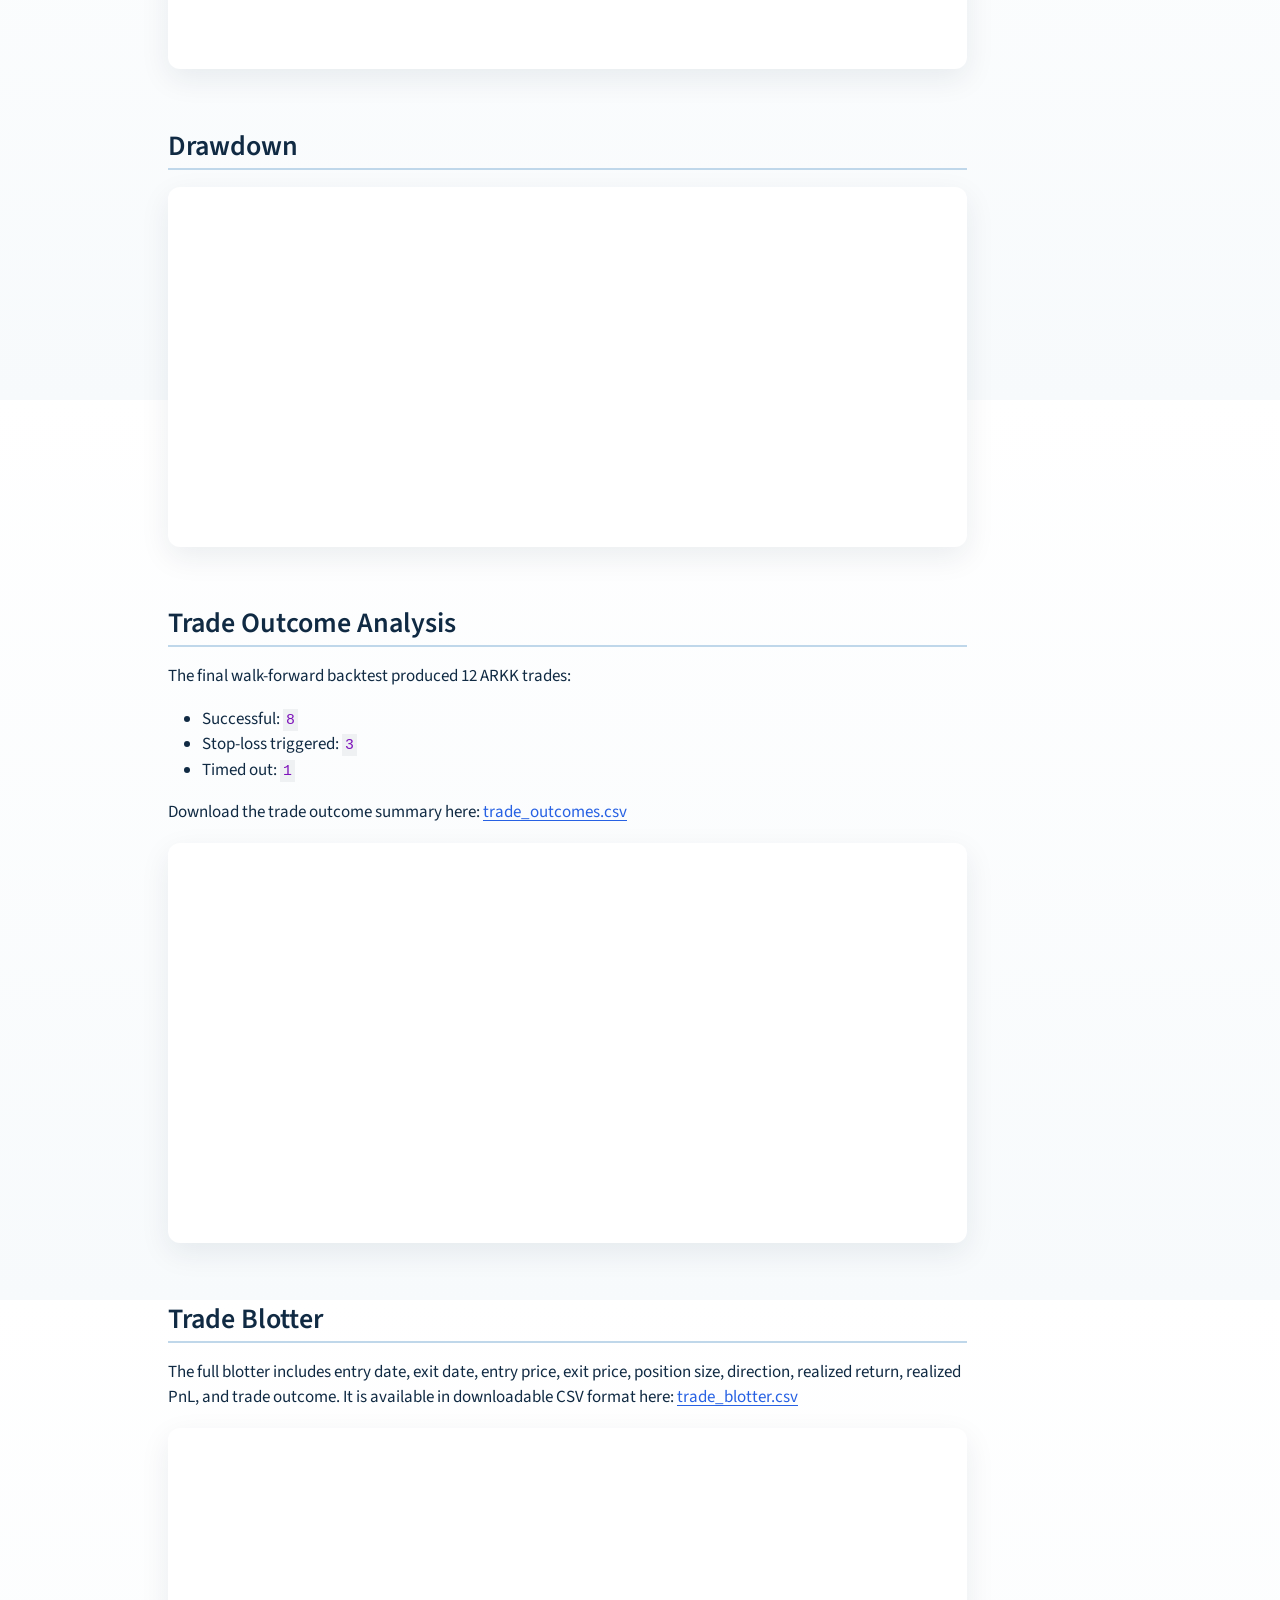
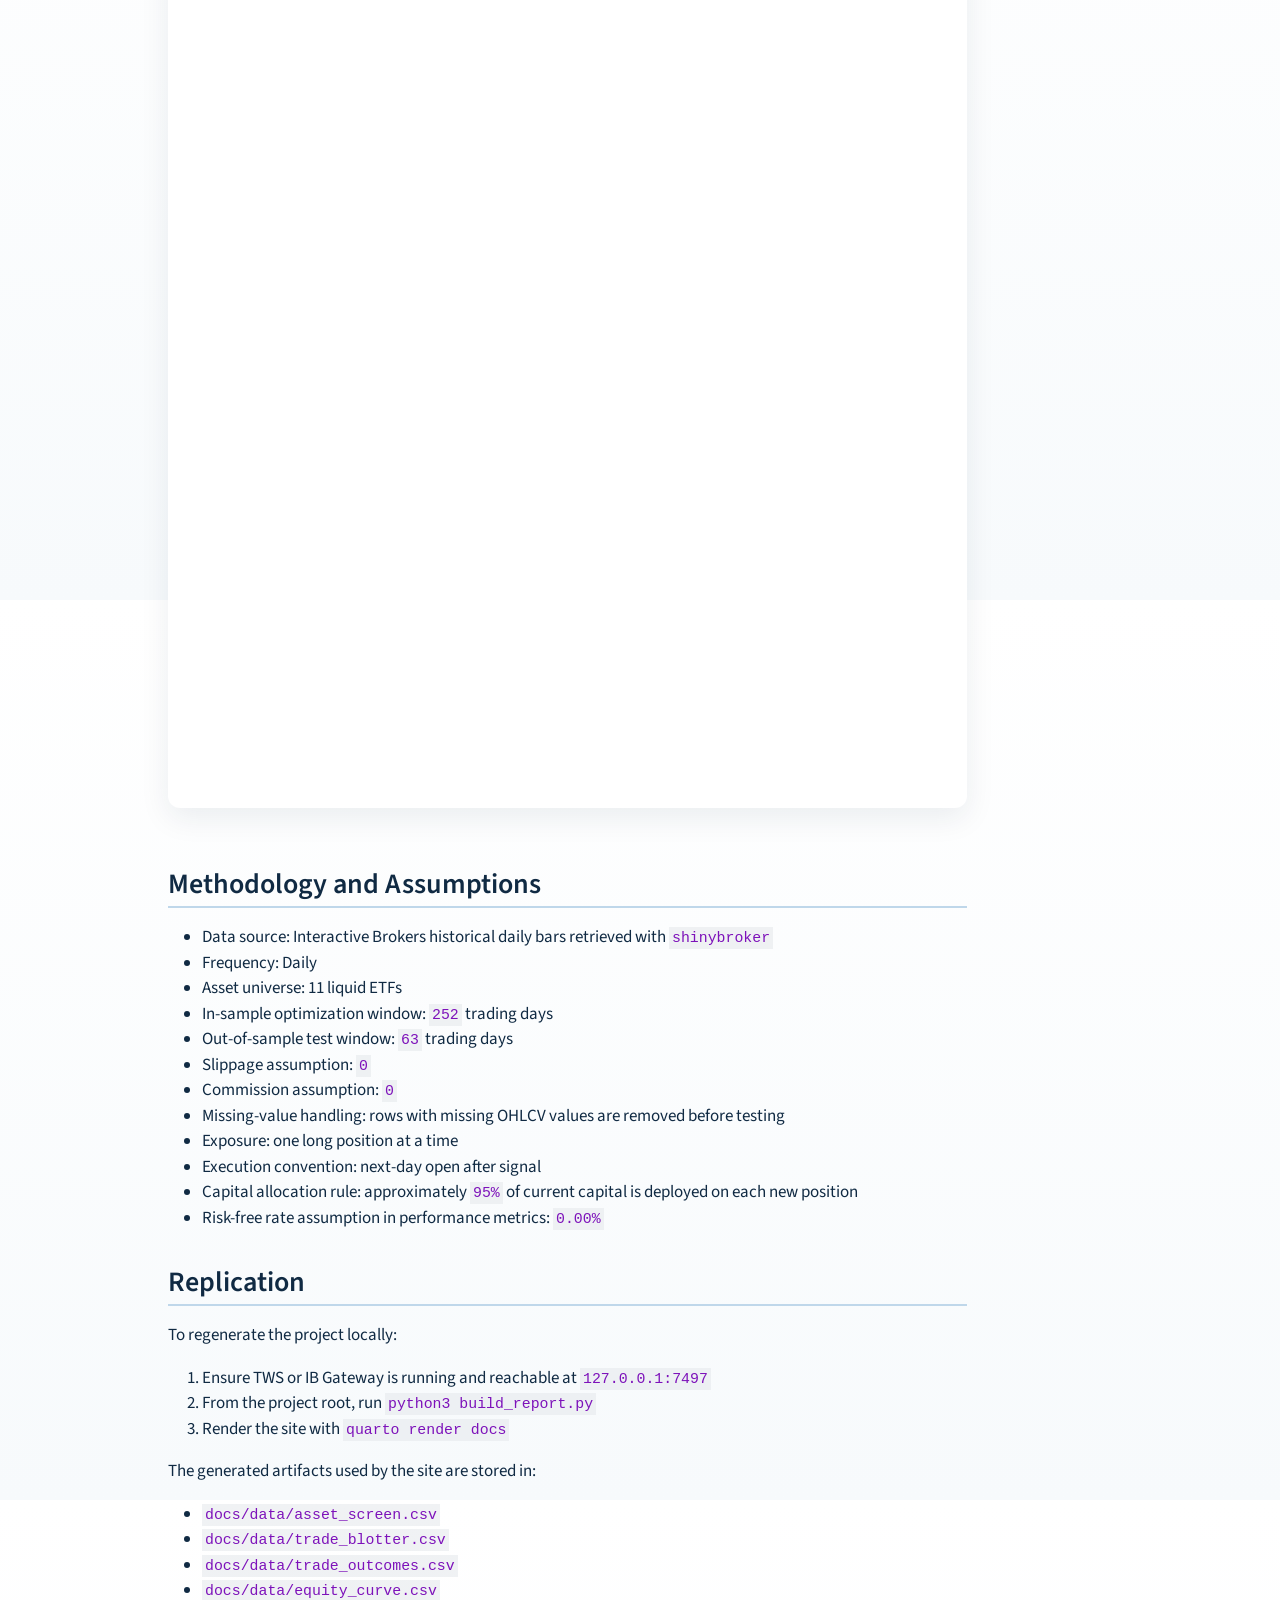
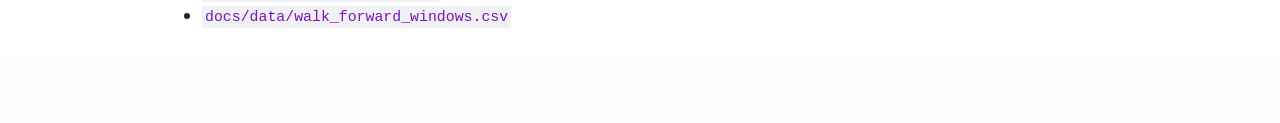
==== commit 51578730: "Optimize breakout strategy and update report" ====
--- a/docs/index.html
+++ b/docs/index.html
@@ -150,26 +150,28 @@
 
 <section id="strategy-overview" class="level2">
 <h2 class="anchored" data-anchor-id="strategy-overview">Strategy Overview</h2>
-<p>This project tests a long-only ETF breakout strategy using daily price data from Interactive Brokers via ShinyBroker. I screened 10 liquid ETFs and selected <strong>QQQ</strong> for the final report because it delivered the strongest out-of-sample Sharpe ratio in the walk-forward screen while still generating an active and readable trade blotter. The strategy looks for a close above the highest high from the previous 20 trading sessions, enters at the next day’s open, and then manages risk with an ATR-based stop-loss, an ATR-based profit target, and a maximum holding period. The final implementation uses a one-year training window of 252 trading days and a 63-trading-day out-of-sample test window that rolls forward through the sample.</p>
+<p>This project tests a long-only ETF breakout strategy using daily price data from Interactive Brokers via ShinyBroker. I screened 11 liquid ETFs and selected <strong>ARKK</strong> for the final report because it delivered the strongest out-of-sample Sharpe ratio and one of the best total returns in the walk-forward screen while still generating an active and readable trade blotter. The strategy looks for a close above the highest high from the previous 20 trading sessions, enters at the next day’s open, and then manages risk with an ATR-based stop-loss, an ATR-based profit target, and a maximum holding period. The final implementation uses a one-year training window of 252 trading days and a 63-trading-day out-of-sample test window that rolls forward through the sample.</p>
 </section>
 <section id="asset-selection" class="level2">
 <h2 class="anchored" data-anchor-id="asset-selection">Asset Selection</h2>
-<p>I screened the following ETF universe with the same walk-forward process: <code>SPY</code>, <code>QQQ</code>, <code>IWM</code>, <code>DIA</code>, <code>XLE</code>, <code>XLK</code>, <code>XLF</code>, <code>XLV</code>, <code>GLD</code>, and <code>TLT</code>. For each ETF, I optimized the breakout parameters on the trailing 252 trading days and then evaluated the chosen configuration on the next 63-day out-of-sample window. QQQ ranked first in the screen with 13 out-of-sample trades and the best Sharpe ratio in the candidate set, so I used it as the featured asset for the full write-up.</p>
+<p>I screened the following ETF universe with the same walk-forward process: <code>SPY</code>, <code>QQQ</code>, <code>SMH</code>, <code>SOXX</code>, <code>ARKK</code>, <code>XLE</code>, <code>XLK</code>, <code>XLF</code>, <code>XBI</code>, <code>GLD</code>, and <code>TLT</code>. For each ETF, I optimized the breakout parameters on the trailing 252 trading days and then evaluated the chosen configuration on the next 63-day out-of-sample window. ARKK ranked first in the screen with an annualized out-of-sample Sharpe ratio of <strong>1.28</strong>, total return of <strong>42.94%</strong>, and a 12-trade blotter, so it became the featured asset for the full write-up.</p>
 <p>Download the screen summary here: <a href="data/asset_screen.csv">asset_screen.csv</a></p>
 <iframe src="assets/screen_summary.html" width="100%" height="460" style="border:none;">
 </iframe>
 </section>
 <section id="breakout-definition" class="level2">
 <h2 class="anchored" data-anchor-id="breakout-definition">Breakout Definition</h2>
-<p>The breakout detection function is named <code>detect_breakouts</code>. In plain English, it labels a breakout when today’s closing price finishes above the highest intraday high observed over the previous <strong>20 trading days</strong>. That prior 20-day high is a Donchian-style breakout threshold. The same function also calculates a <strong>14-day Average True Range (ATR)</strong> so the trade management rules use volatility information that was already known at the time of the signal.</p>
-<p>The strategy parameters are explicit and easy to locate in the Python code. The final QQQ implementation selected most often by the walk-forward process used:</p>
+<p>The breakout detection function is named <code>detect_breakouts</code>. In plain English, it labels a breakout when today’s closing price finishes above the highest intraday high observed over the previous <strong>20 trading days</strong>. That prior 20-day high is a Donchian-style breakout threshold. The same function also calculates a <strong>14-day Average True Range (ATR)</strong> plus rolling moving averages and average volume so the trade management rules and optional filters use only information that was already known at the time of the signal.</p>
+<p>The strategy parameters are explicit and easy to locate in the Python code. The final ARKK implementation selected most often by the walk-forward process used:</p>
 <ul>
 <li>Breakout lookback: <code>20</code> trading days</li>
 <li>ATR window: <code>14</code> trading days</li>
-<li>Stop-loss: <code>2.5 x ATR</code> below entry</li>
-<li>Profit target: <code>2.0 x ATR</code> above entry</li>
+<li>Stop-loss: <code>2.0 x ATR</code> below entry</li>
+<li>Profit target: <code>4.0 x ATR</code> above entry</li>
 <li>Timeout: <code>20</code> trading days</li>
-<li>Position size: <code>100</code> shares</li>
+<li>Trend filter options allowed in optimization: <code>none</code>, <code>sma50</code>, or <code>sma200</code></li>
+<li>Volume filter: not used in the final search grid</li>
+<li>Position sizing rule: invest approximately <code>95%</code> of current capital at each new entry, then round down to whole shares</li>
 <li>Direction: <code>Long only</code></li>
 </ul>
 </section>
@@ -178,7 +180,7 @@
 <p>Trades are entered at the next trading day’s open after a breakout signal. Once a position is open, the exit logic is checked in conservative order:</p>
 <ol type="1">
 <li>Stop-loss if the day’s low touches the stop level</li>
-<li>Profit target if the day’s high reaches the target level</li>
+<li>Profit target if the day’s high reaches the <code>4.0 x ATR</code> target level</li>
 <li>Timeout exit at the close after 20 trading days</li>
 <li>End-of-sample close if a test window ends before another exit rule fires</li>
 </ol>
@@ -192,16 +194,16 @@
 <section id="performance-snapshot" class="level2">
 <h2 class="anchored" data-anchor-id="performance-snapshot">Performance Snapshot</h2>
 <ul>
-<li>Trade count: <code>13</code></li>
-<li>Average return per trade: <code>0.85%</code></li>
-<li>Annualized Sharpe ratio: <code>-0.29</code></li>
-<li>Annualized Sortino ratio: <code>-0.38</code></li>
-<li>Win rate: <code>61.54%</code></li>
-<li>Profit factor: <code>2.05</code></li>
-<li>Expectancy: <code>$418.44</code> per trade</li>
-<li>Max drawdown: <code>-2.72%</code></li>
-<li>Total return on the marked-to-market equity curve: <code>-0.38%</code></li>
-<li>Risk-free rate assumption used in Sharpe and Sortino: <code>4.00%</code></li>
+<li>Trade count: <code>12</code></li>
+<li>Average return per trade: <code>3.66%</code></li>
+<li>Annualized Sharpe ratio: <code>1.28</code></li>
+<li>Annualized Sortino ratio: <code>1.07</code></li>
+<li>Win rate: <code>66.67%</code></li>
+<li>Profit factor: <code>3.55</code></li>
+<li>Expectancy: <code>$3,638.24</code> per trade</li>
+<li>Max drawdown: <code>-13.13%</code></li>
+<li>Total return on the marked-to-market equity curve: <code>42.94%</code></li>
+<li>Risk-free rate assumption used in Sharpe and Sortino: <code>0.00%</code></li>
 </ul>
 <p>What the headline metrics mean:</p>
 <ul>
@@ -226,10 +228,10 @@
 </section>
 <section id="trade-outcome-analysis" class="level2">
 <h2 class="anchored" data-anchor-id="trade-outcome-analysis">Trade Outcome Analysis</h2>
-<p>The final walk-forward backtest produced 13 QQQ trades:</p>
+<p>The final walk-forward backtest produced 12 ARKK trades:</p>
 <ul>
 <li>Successful: <code>8</code></li>
-<li>Stop-loss triggered: <code>4</code></li>
+<li>Stop-loss triggered: <code>3</code></li>
 <li>Timed out: <code>1</code></li>
 </ul>
 <p>Download the trade outcome summary here: <a href="data/trade_outcomes.csv">trade_outcomes.csv</a></p>
@@ -247,7 +249,7 @@
 <ul>
 <li>Data source: Interactive Brokers historical daily bars retrieved with <code>shinybroker</code></li>
 <li>Frequency: Daily</li>
-<li>Asset universe: 10 liquid ETFs</li>
+<li>Asset universe: 11 liquid ETFs</li>
 <li>In-sample optimization window: <code>252</code> trading days</li>
 <li>Out-of-sample test window: <code>63</code> trading days</li>
 <li>Slippage assumption: <code>0</code></li>
@@ -255,6 +257,8 @@
 <li>Missing-value handling: rows with missing OHLCV values are removed before testing</li>
 <li>Exposure: one long position at a time</li>
 <li>Execution convention: next-day open after signal</li>
+<li>Capital allocation rule: approximately <code>95%</code> of current capital is deployed on each new position</li>
+<li>Risk-free rate assumption in performance metrics: <code>0.00%</code></li>
 </ul>
 </section>
 <section id="replication" class="level2">
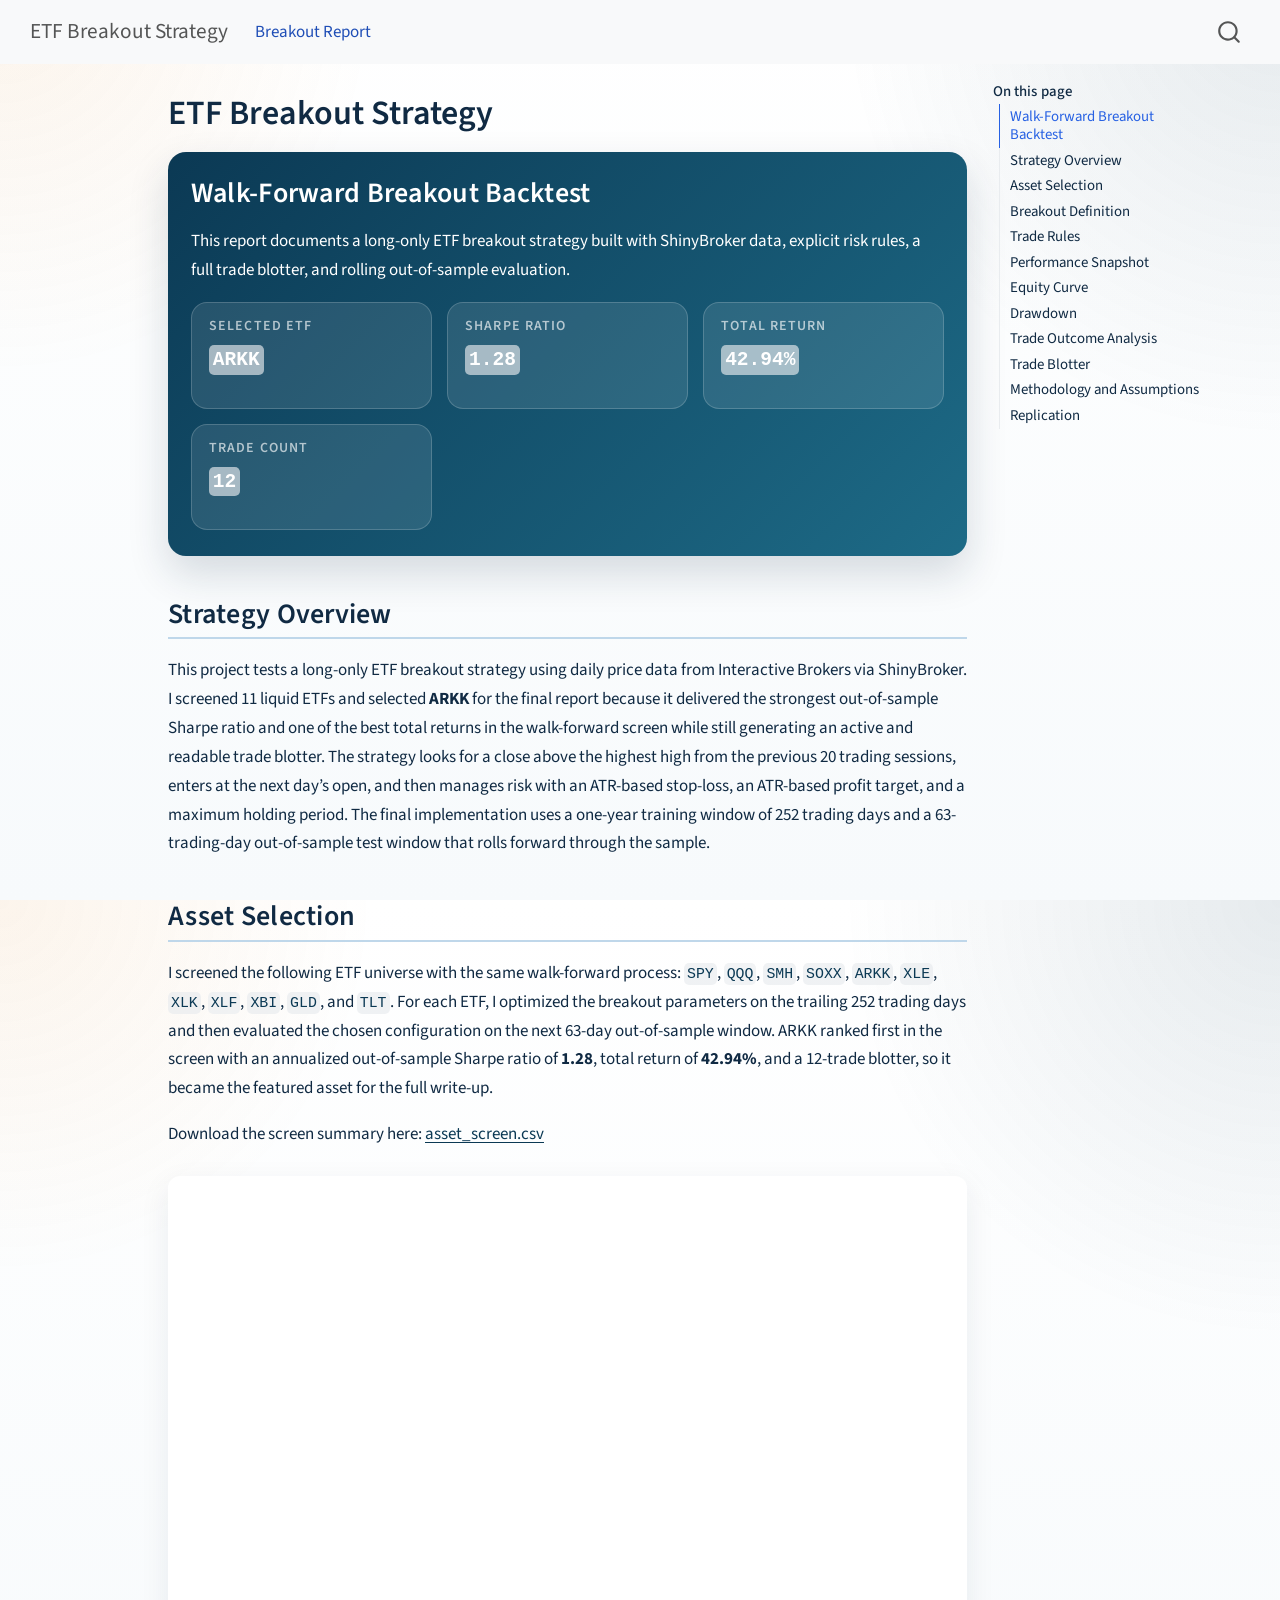
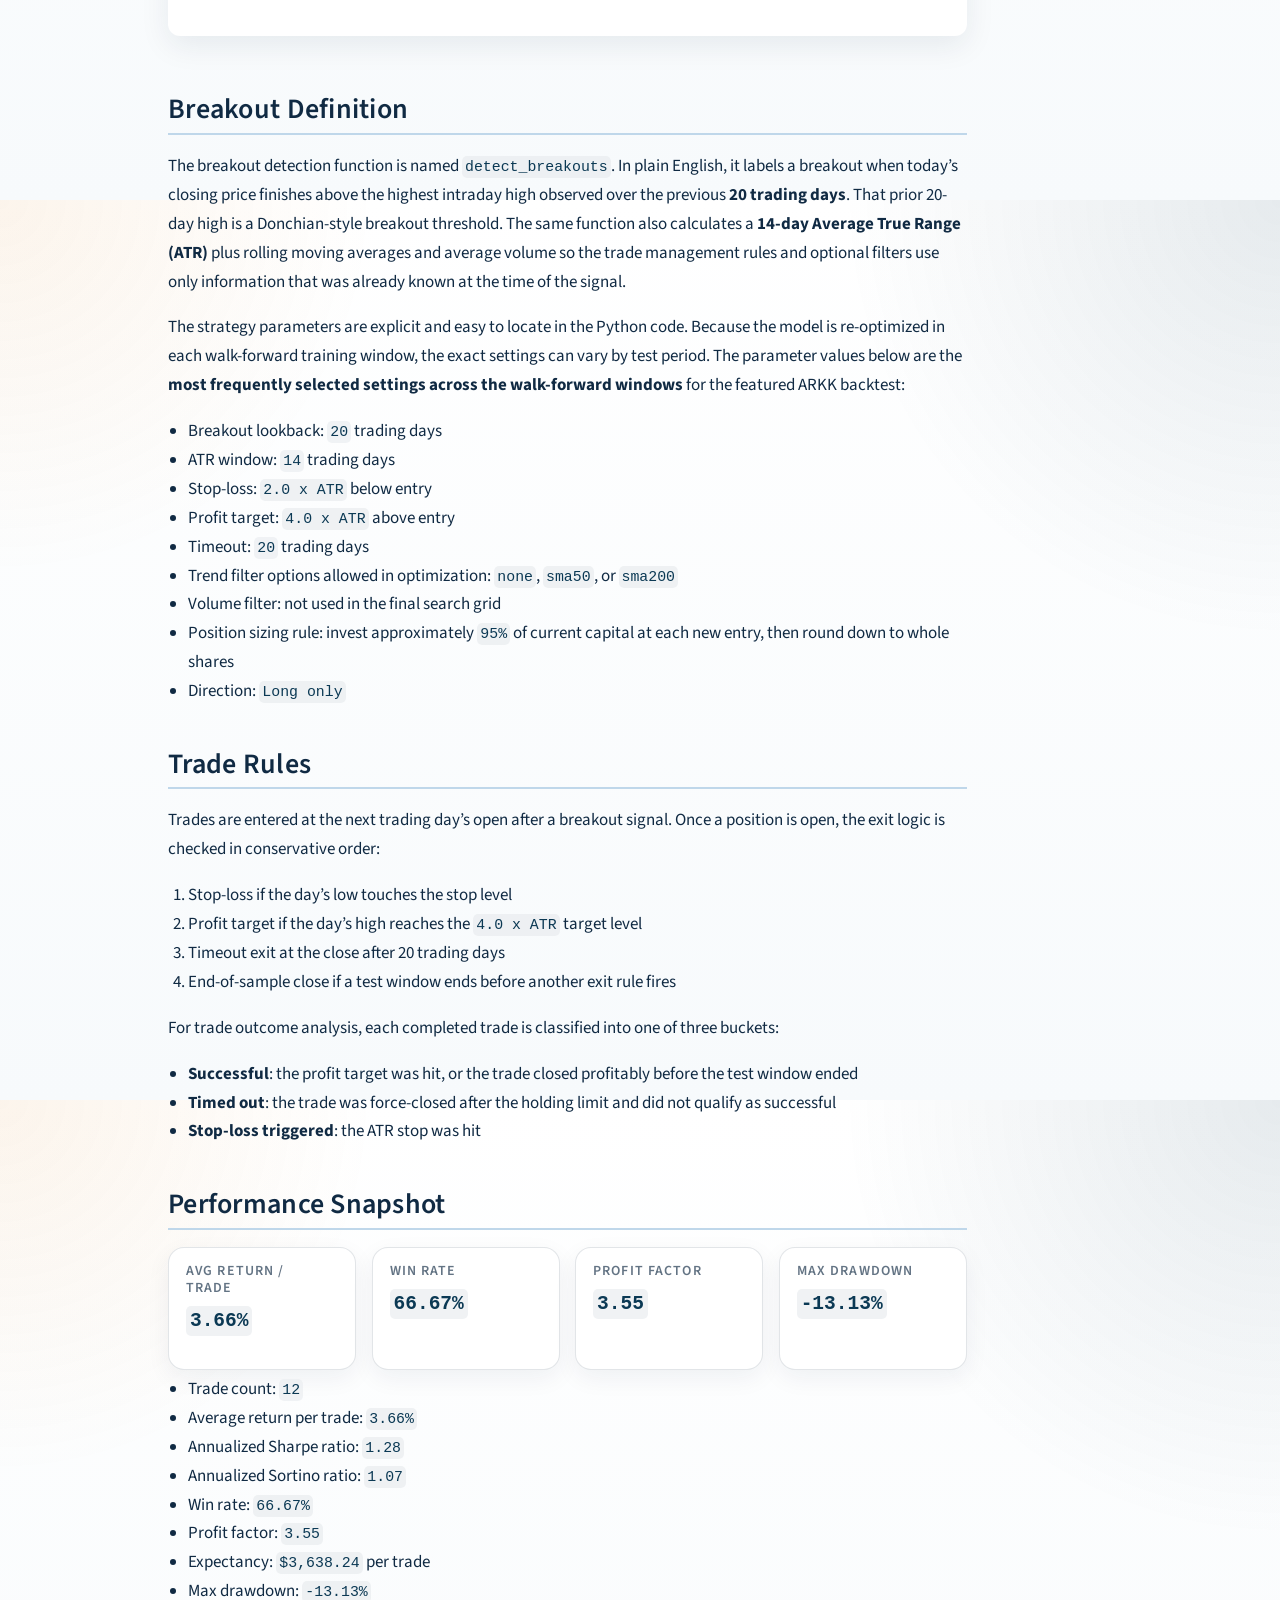
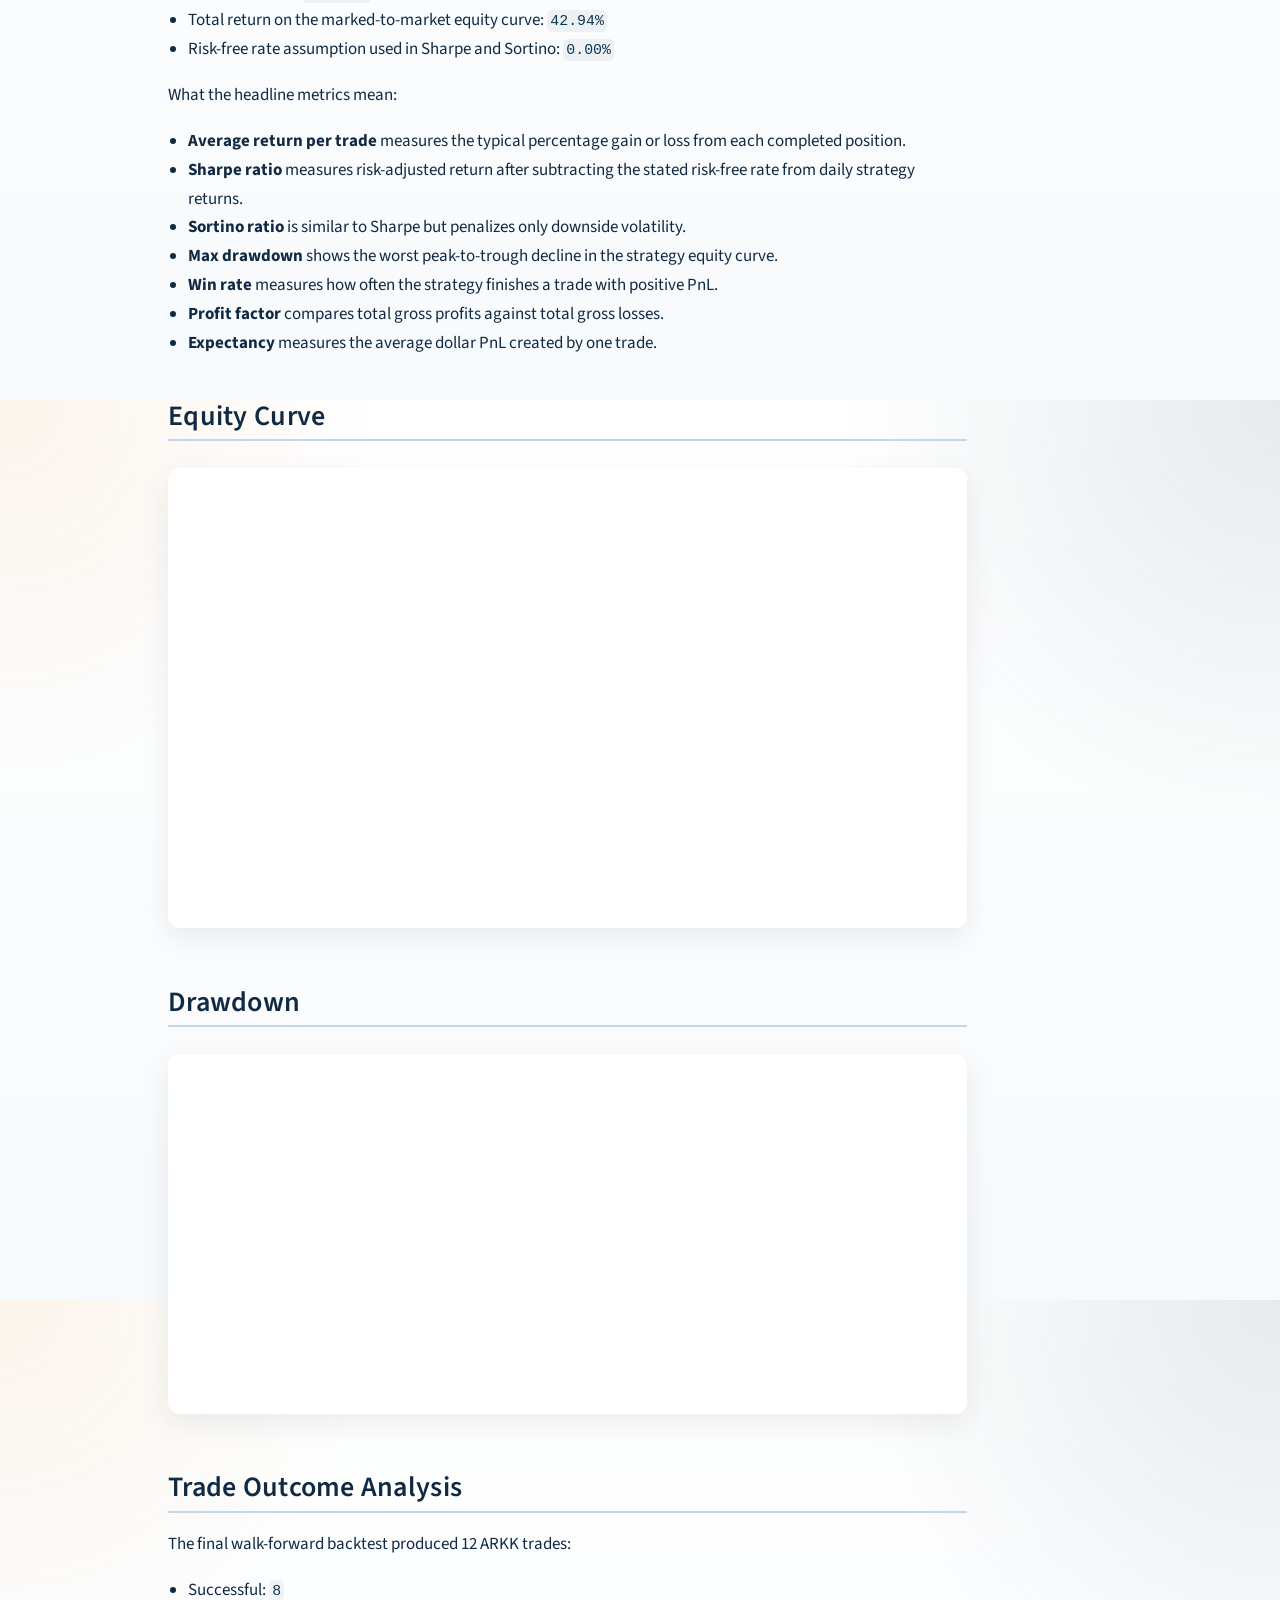
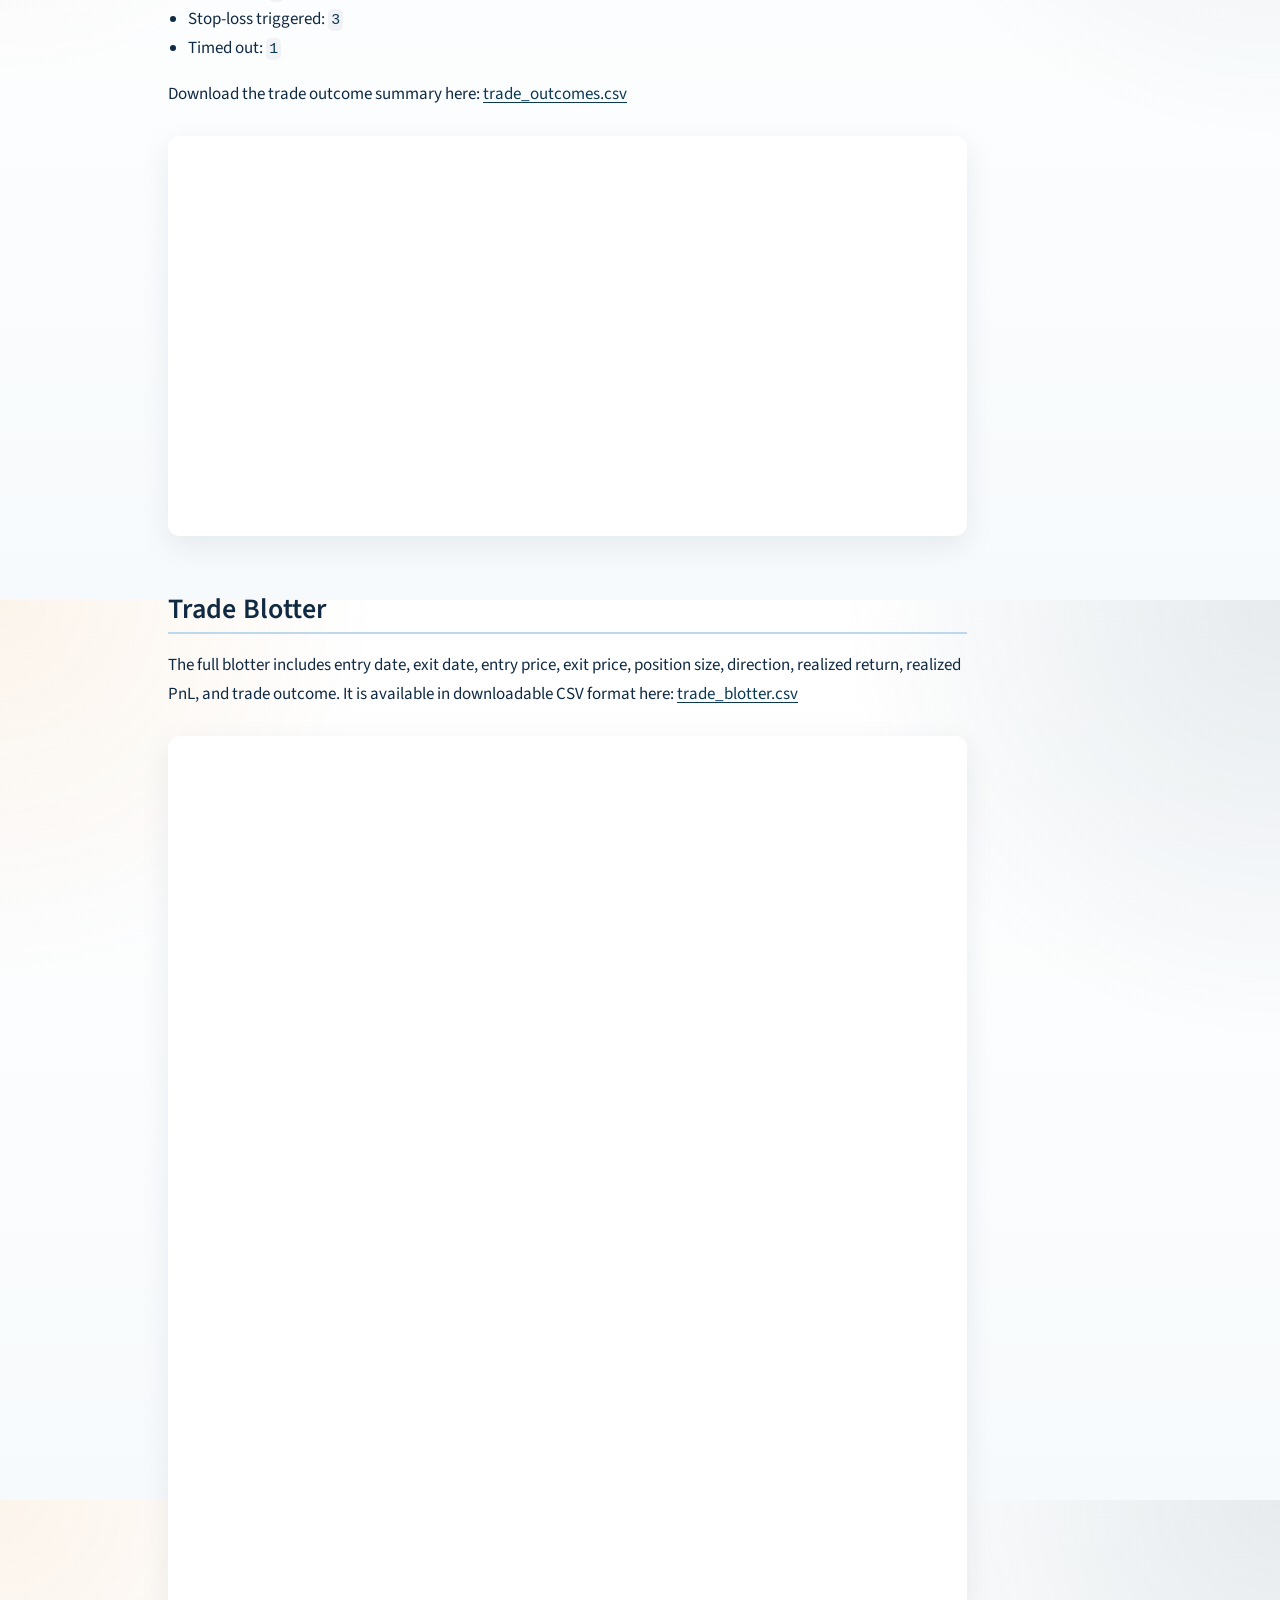
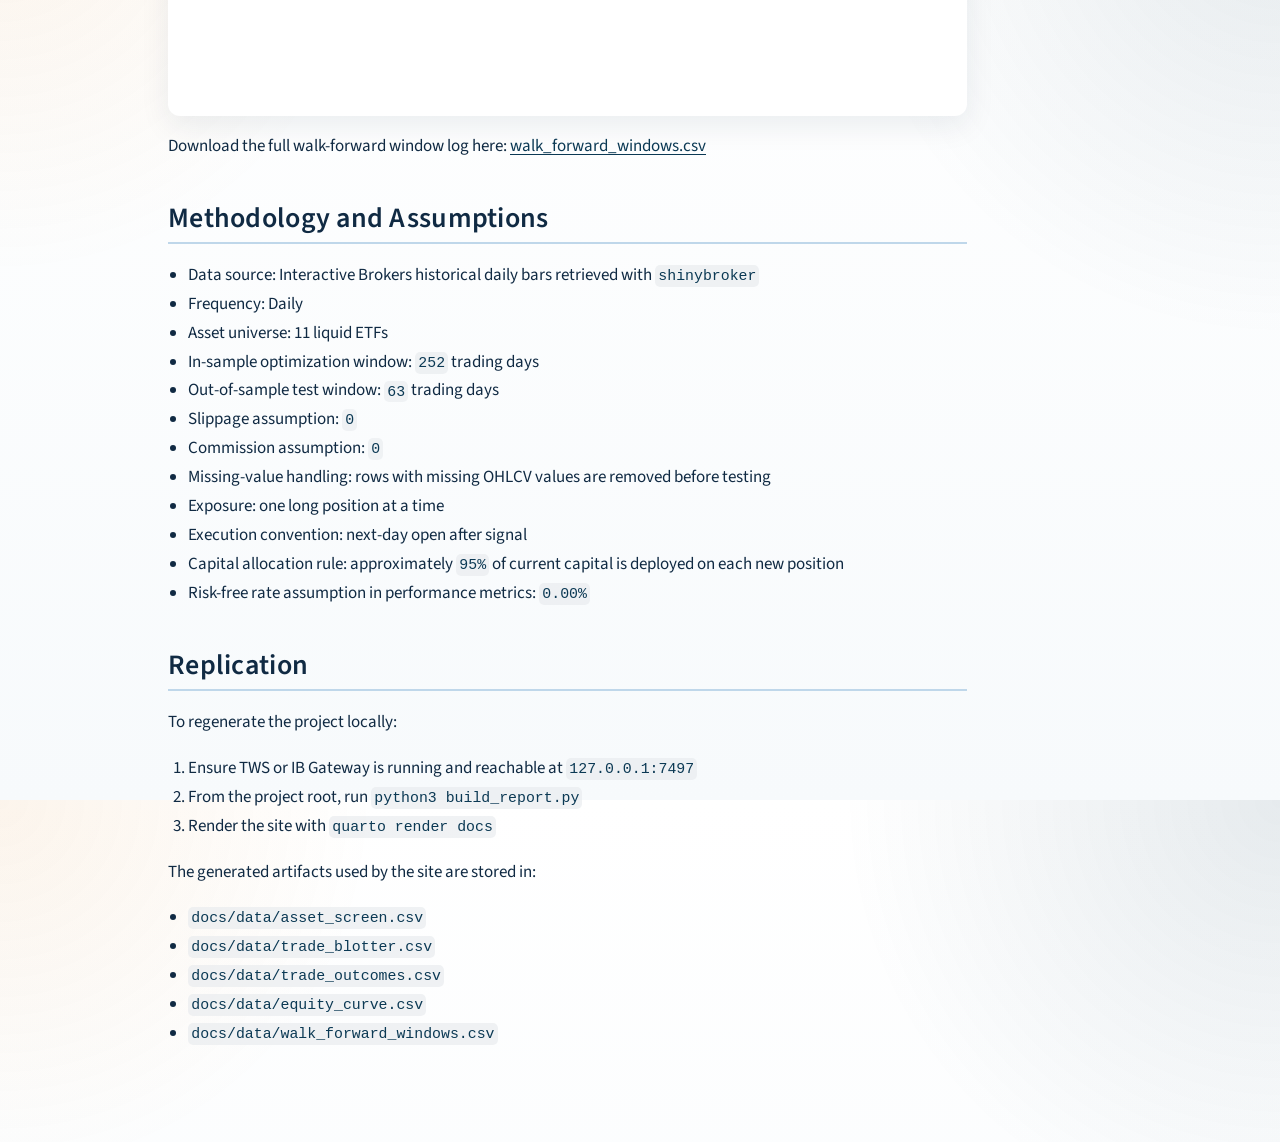
==== commit 15468579: "Polish report wording and page design" ====
--- a/docs/index.html
+++ b/docs/index.html
@@ -112,7 +112,8 @@
     <h2 id="toc-title">On this page</h2>
    
   <ul>
-  <li><a href="#strategy-overview" id="toc-strategy-overview" class="nav-link active" data-scroll-target="#strategy-overview">Strategy Overview</a></li>
+  <li><a href="#walk-forward-breakout-backtest" id="toc-walk-forward-breakout-backtest" class="nav-link active" data-scroll-target="#walk-forward-breakout-backtest">Walk-Forward Breakout Backtest</a></li>
+  <li><a href="#strategy-overview" id="toc-strategy-overview" class="nav-link" data-scroll-target="#strategy-overview">Strategy Overview</a></li>
   <li><a href="#asset-selection" id="toc-asset-selection" class="nav-link" data-scroll-target="#asset-selection">Asset Selection</a></li>
   <li><a href="#breakout-definition" id="toc-breakout-definition" class="nav-link" data-scroll-target="#breakout-definition">Breakout Definition</a></li>
   <li><a href="#trade-rules" id="toc-trade-rules" class="nav-link" data-scroll-target="#trade-rules">Trade Rules</a></li>
@@ -148,6 +149,28 @@
 </header>
 
 
+<section id="walk-forward-breakout-backtest" class="level2 hero-panel">
+<h2 class="anchored" data-anchor-id="walk-forward-breakout-backtest">Walk-Forward Breakout Backtest</h2>
+<p>This report documents a long-only ETF breakout strategy built with ShinyBroker data, explicit risk rules, a full trade blotter, and rolling out-of-sample evaluation.</p>
+<div class="metric-grid">
+<section id="selected-etf" class="level3 metric-card">
+<h3 class="anchored" data-anchor-id="selected-etf">Selected ETF</h3>
+<p><code>ARKK</code></p>
+</section>
+<section id="sharpe-ratio" class="level3 metric-card">
+<h3 class="anchored" data-anchor-id="sharpe-ratio">Sharpe Ratio</h3>
+<p><code>1.28</code></p>
+</section>
+<section id="total-return" class="level3 metric-card">
+<h3 class="anchored" data-anchor-id="total-return">Total Return</h3>
+<p><code>42.94%</code></p>
+</section>
+<section id="trade-count" class="level3 metric-card">
+<h3 class="anchored" data-anchor-id="trade-count">Trade Count</h3>
+<p><code>12</code></p>
+</section>
+</div>
+</section>
 <section id="strategy-overview" class="level2">
 <h2 class="anchored" data-anchor-id="strategy-overview">Strategy Overview</h2>
 <p>This project tests a long-only ETF breakout strategy using daily price data from Interactive Brokers via ShinyBroker. I screened 11 liquid ETFs and selected <strong>ARKK</strong> for the final report because it delivered the strongest out-of-sample Sharpe ratio and one of the best total returns in the walk-forward screen while still generating an active and readable trade blotter. The strategy looks for a close above the highest high from the previous 20 trading sessions, enters at the next day’s open, and then manages risk with an ATR-based stop-loss, an ATR-based profit target, and a maximum holding period. The final implementation uses a one-year training window of 252 trading days and a 63-trading-day out-of-sample test window that rolls forward through the sample.</p>
@@ -162,7 +185,7 @@
 <section id="breakout-definition" class="level2">
 <h2 class="anchored" data-anchor-id="breakout-definition">Breakout Definition</h2>
 <p>The breakout detection function is named <code>detect_breakouts</code>. In plain English, it labels a breakout when today’s closing price finishes above the highest intraday high observed over the previous <strong>20 trading days</strong>. That prior 20-day high is a Donchian-style breakout threshold. The same function also calculates a <strong>14-day Average True Range (ATR)</strong> plus rolling moving averages and average volume so the trade management rules and optional filters use only information that was already known at the time of the signal.</p>
-<p>The strategy parameters are explicit and easy to locate in the Python code. The final ARKK implementation selected most often by the walk-forward process used:</p>
+<p>The strategy parameters are explicit and easy to locate in the Python code. Because the model is re-optimized in each walk-forward training window, the exact settings can vary by test period. The parameter values below are the <strong>most frequently selected settings across the walk-forward windows</strong> for the featured ARKK backtest:</p>
 <ul>
 <li>Breakout lookback: <code>20</code> trading days</li>
 <li>ATR window: <code>14</code> trading days</li>
@@ -193,6 +216,24 @@
 </section>
 <section id="performance-snapshot" class="level2">
 <h2 class="anchored" data-anchor-id="performance-snapshot">Performance Snapshot</h2>
+<div class="metric-grid">
+<section id="avg-return-trade" class="level3 metric-card">
+<h3 class="anchored" data-anchor-id="avg-return-trade">Avg Return / Trade</h3>
+<p><code>3.66%</code></p>
+</section>
+<section id="win-rate" class="level3 metric-card">
+<h3 class="anchored" data-anchor-id="win-rate">Win Rate</h3>
+<p><code>66.67%</code></p>
+</section>
+<section id="profit-factor" class="level3 metric-card">
+<h3 class="anchored" data-anchor-id="profit-factor">Profit Factor</h3>
+<p><code>3.55</code></p>
+</section>
+<section id="max-drawdown" class="level3 metric-card">
+<h3 class="anchored" data-anchor-id="max-drawdown">Max Drawdown</h3>
+<p><code>-13.13%</code></p>
+</section>
+</div>
 <ul>
 <li>Trade count: <code>12</code></li>
 <li>Average return per trade: <code>3.66%</code></li>
@@ -243,6 +284,7 @@
 <p>The full blotter includes entry date, exit date, entry price, exit price, position size, direction, realized return, realized PnL, and trade outcome. It is available in downloadable CSV format here: <a href="data/trade_blotter.csv">trade_blotter.csv</a></p>
 <iframe src="assets/trade_blotter.html" width="100%" height="980" style="border:none;">
 </iframe>
+<p>Download the full walk-forward window log here: <a href="data/walk_forward_windows.csv">walk_forward_windows.csv</a></p>
 </section>
 <section id="methodology-and-assumptions" class="level2">
 <h2 class="anchored" data-anchor-id="methodology-and-assumptions">Methodology and Assumptions</h2>
--- a/docs/styles.css
+++ b/docs/styles.css
@@ -1,14 +1,19 @@
 :root {
   --accent: #0b3954;
   --accent-soft: #bfd7ea;
+  --accent-warm: #d97706;
   --ink: #102a43;
   --paper: #f7fafc;
   --card: #ffffff;
+  --line: rgba(16, 42, 67, 0.12);
 }
 
 body {
   color: var(--ink);
-  background: linear-gradient(180deg, #ffffff 0%, var(--paper) 100%);
+  background:
+    radial-gradient(circle at top left, rgba(217, 119, 6, 0.08), transparent 24%),
+    radial-gradient(circle at top right, rgba(11, 57, 84, 0.10), transparent 28%),
+    linear-gradient(180deg, #ffffff 0%, var(--paper) 100%);
 }
 
 .quarto-title-block .quarto-title-banner {
@@ -20,13 +25,120 @@
 }
 
 h2 {
-  margin-top: 2rem;
+  margin-top: 2.4rem;
   border-bottom: 2px solid var(--accent-soft);
-  padding-bottom: 0.25rem;
+  padding-bottom: 0.35rem;
+  letter-spacing: 0.01em;
+}
+
+p, li {
+  line-height: 1.7;
+}
+
+a {
+  color: var(--accent);
+}
+
+a:hover {
+  color: var(--accent-warm);
 }
 
 iframe {
   background: var(--card);
   border-radius: 12px;
   box-shadow: 0 10px 30px rgba(16, 42, 67, 0.08);
+  margin: 0.6rem 0 0.4rem;
 }
+
+code {
+  color: var(--accent);
+  background: rgba(11, 57, 84, 0.06);
+  padding: 0.12rem 0.35rem;
+  border-radius: 0.3rem;
+}
+
+.hero-panel {
+  background:
+    linear-gradient(135deg, rgba(11, 57, 84, 0.96), rgba(31, 111, 139, 0.92)),
+    var(--accent);
+  color: white;
+  border-radius: 18px;
+  padding: 1.4rem 1.35rem 1.2rem;
+  margin: 0.5rem 0 1.75rem;
+  box-shadow: 0 18px 40px rgba(16, 42, 67, 0.16);
+}
+
+.hero-panel h2,
+.hero-panel h3,
+.hero-panel p,
+.hero-panel code {
+  color: white;
+}
+
+.hero-panel h2 {
+  border-bottom: 0;
+  margin-top: 0;
+  padding-bottom: 0;
+}
+
+.hero-panel code {
+  background: rgba(255, 255, 255, 0.12);
+}
+
+.metric-grid {
+  display: grid;
+  grid-template-columns: repeat(auto-fit, minmax(180px, 1fr));
+  gap: 0.9rem;
+  margin: 1rem 0 0.3rem;
+}
+
+.metric-card {
+  background: var(--card);
+  border: 1px solid var(--line);
+  border-radius: 16px;
+  padding: 0.9rem 1rem 0.8rem;
+  box-shadow: 0 8px 24px rgba(16, 42, 67, 0.06);
+}
+
+.metric-card h3 {
+  font-size: 0.82rem;
+  text-transform: uppercase;
+  letter-spacing: 0.08em;
+  margin: 0 0 0.45rem;
+  color: rgba(16, 42, 67, 0.72);
+}
+
+.metric-card p,
+.metric-card code {
+  font-size: 1.15rem;
+  font-weight: 700;
+}
+
+.hero-panel .metric-card {
+  background: rgba(255, 255, 255, 0.10);
+  border-color: rgba(255, 255, 255, 0.18);
+  box-shadow: none;
+}
+
+.hero-panel .metric-card h3 {
+  color: rgba(255, 255, 255, 0.72);
+}
+
+.hero-panel .metric-card p,
+.hero-panel .metric-card code {
+  color: white;
+}
+
+ul, ol {
+  padding-left: 1.2rem;
+}
+
+@media (max-width: 700px) {
+  .hero-panel {
+    padding: 1.1rem 1rem 1rem;
+  }
+
+  iframe {
+    border-radius: 10px;
+  }
+}
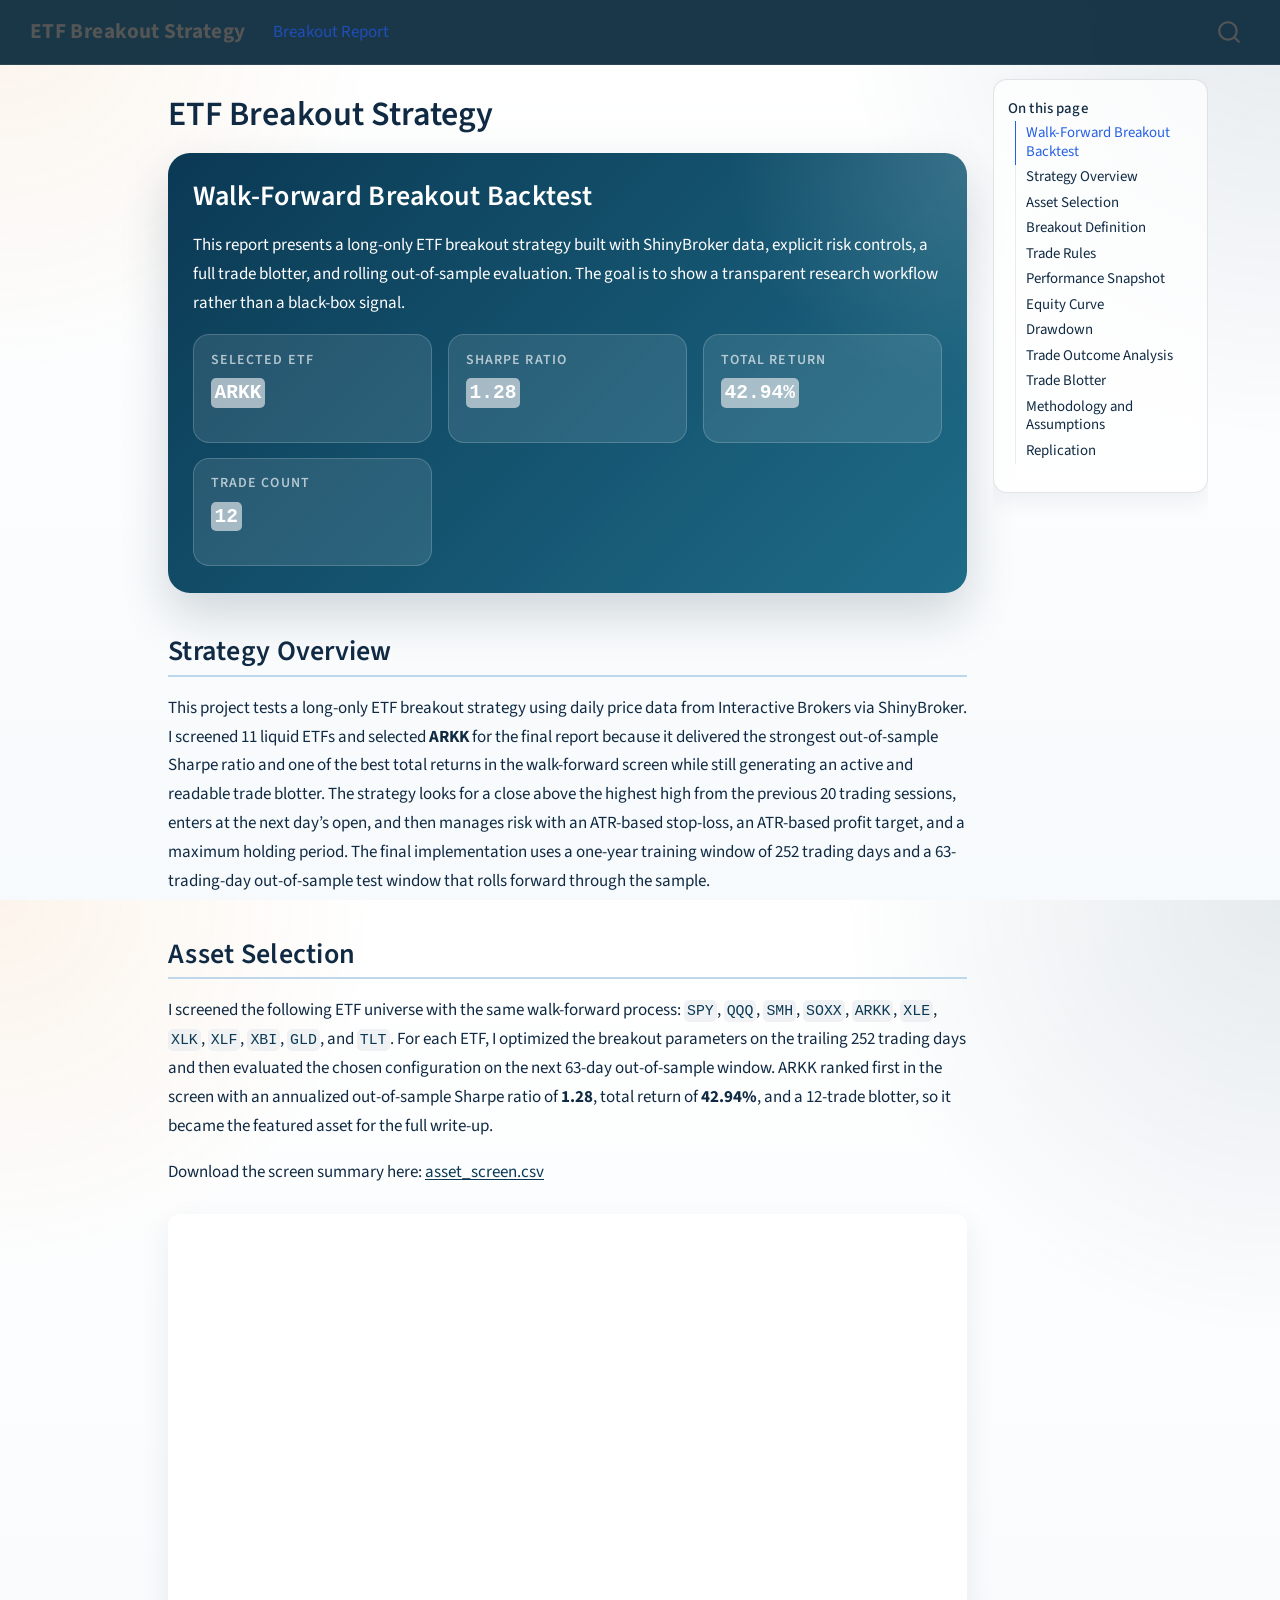
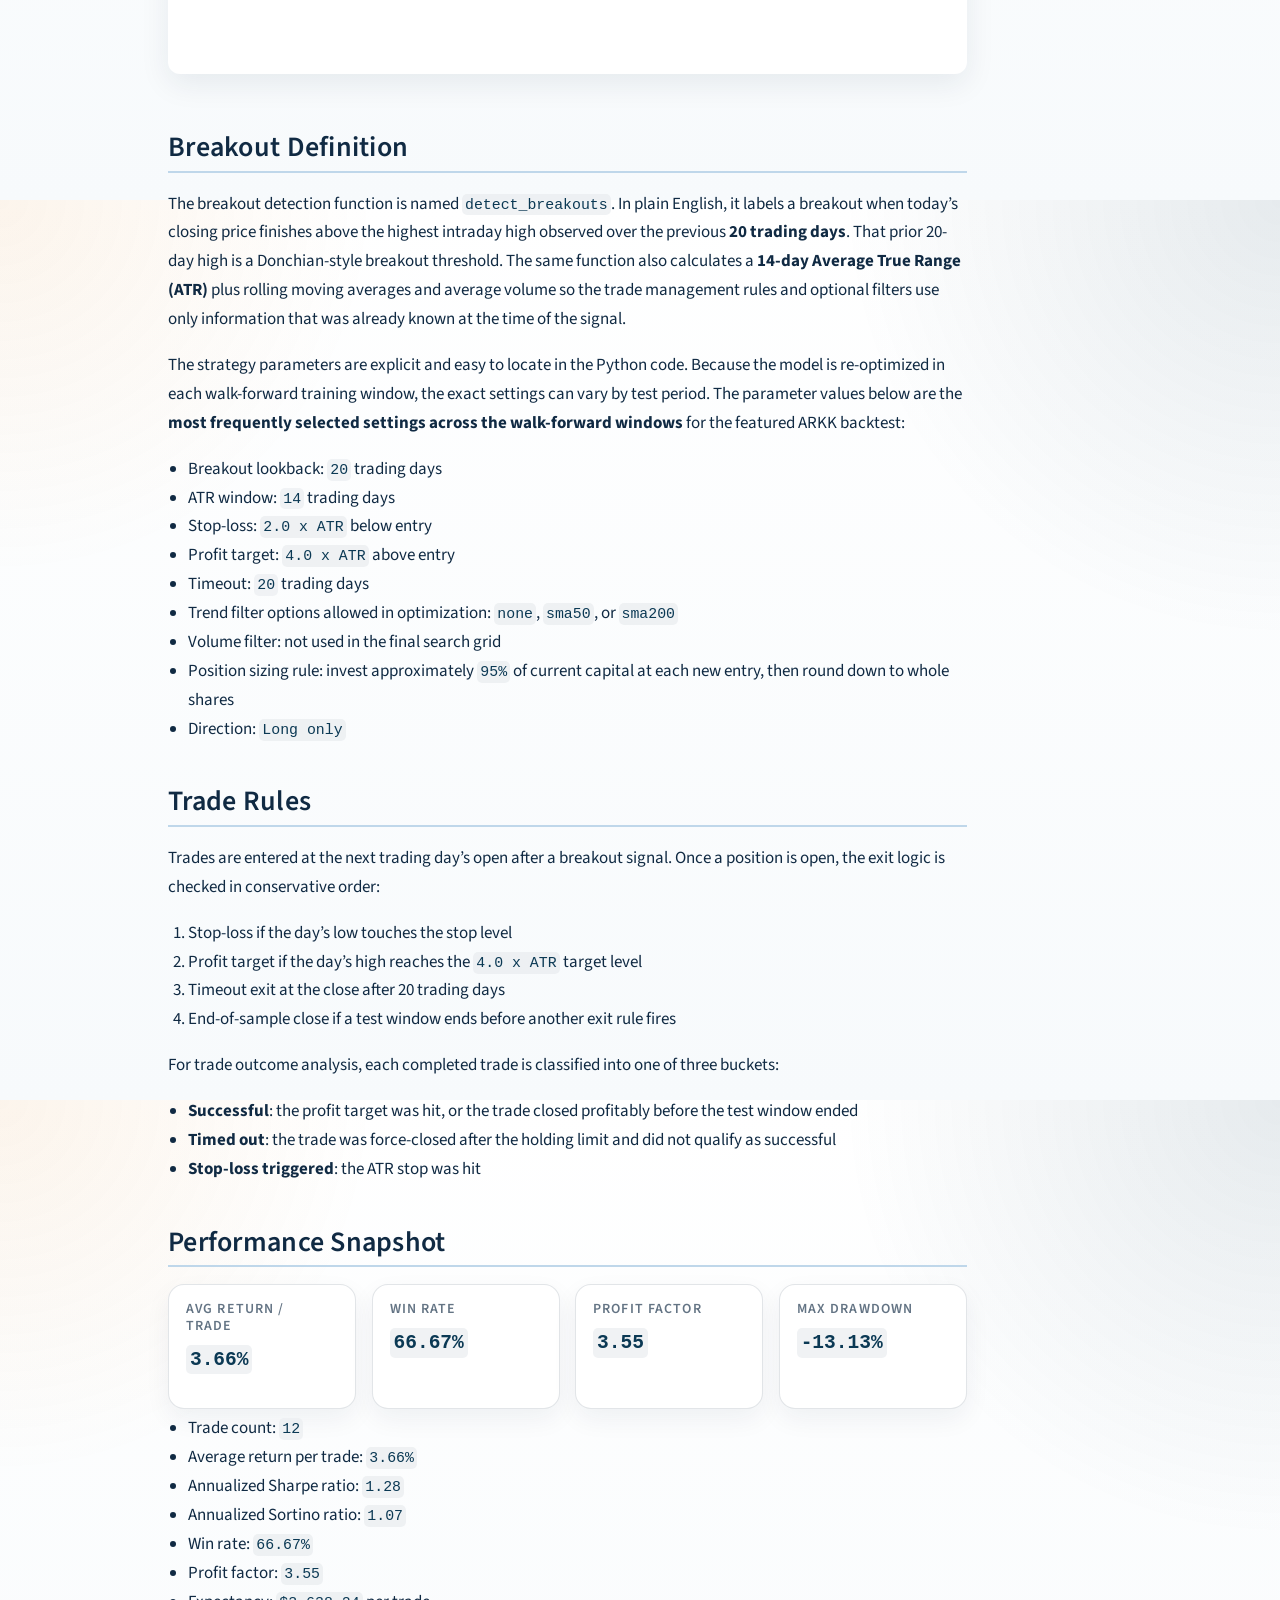
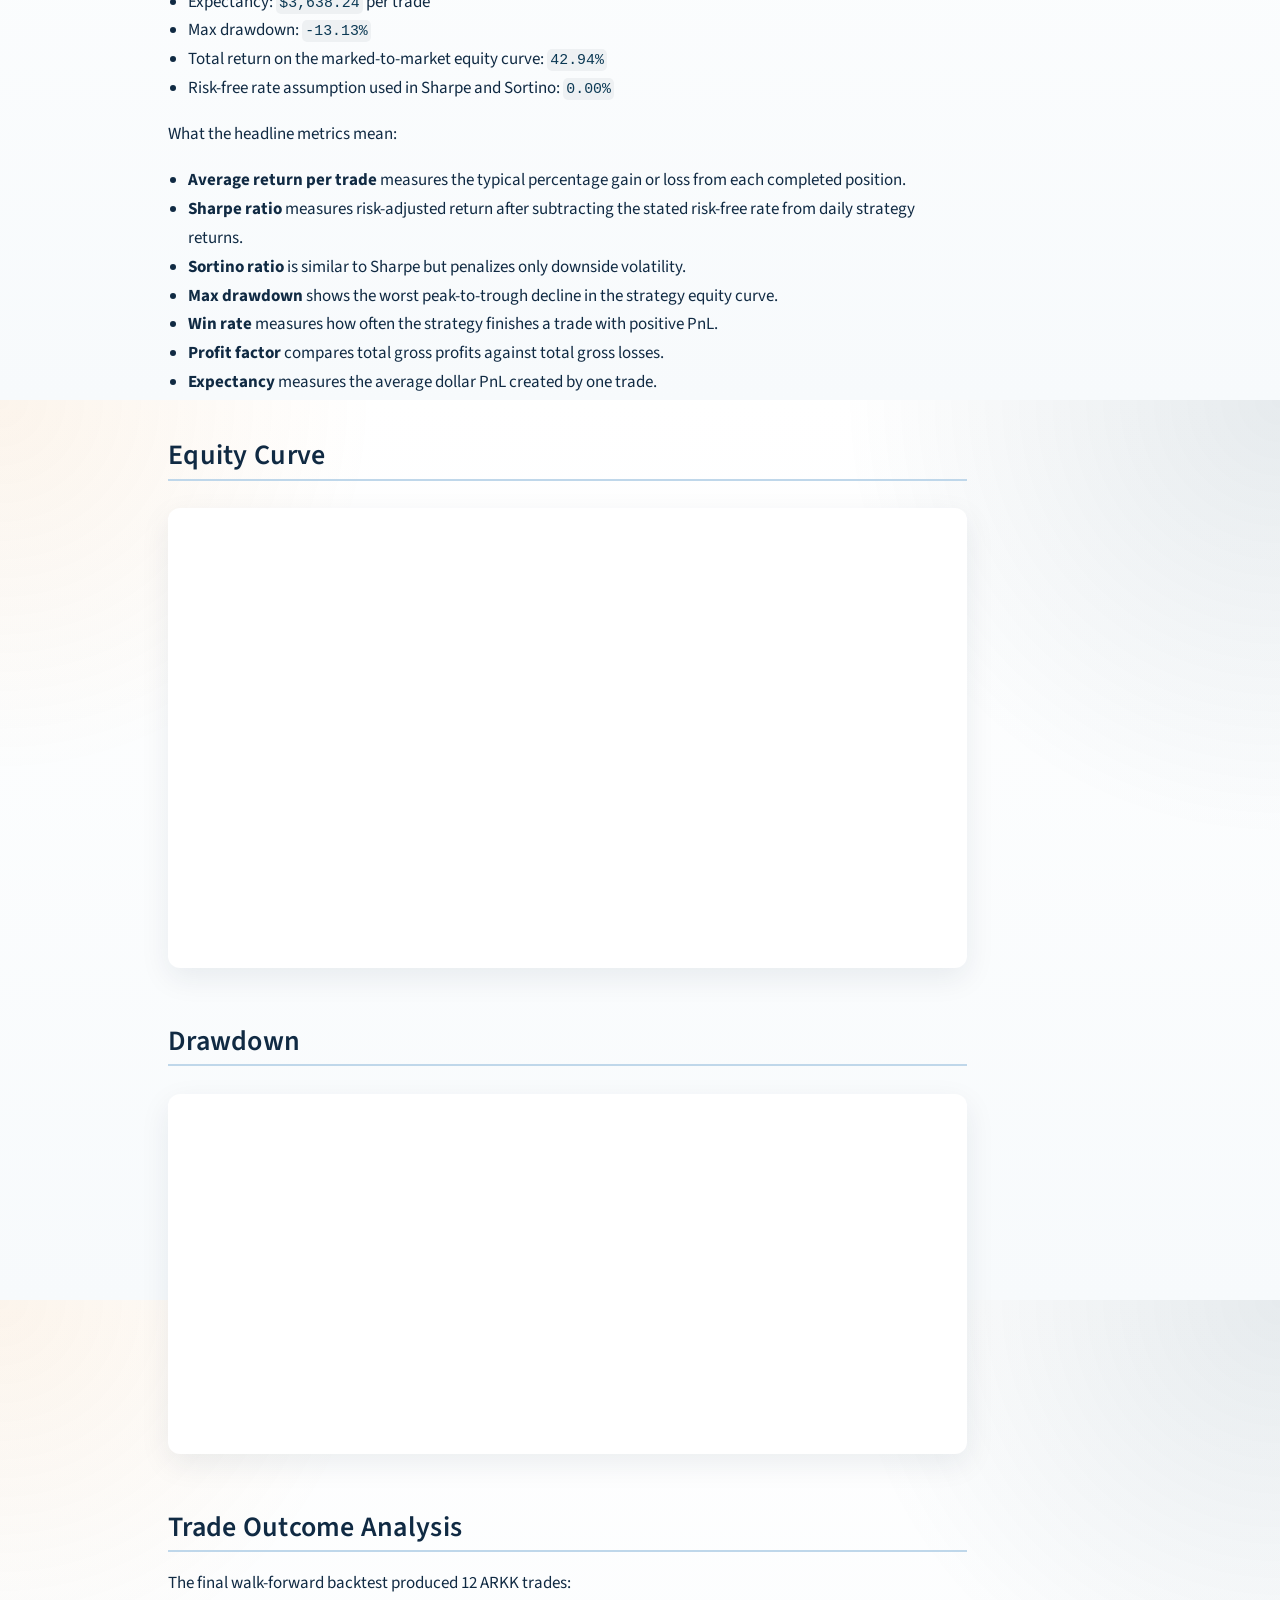
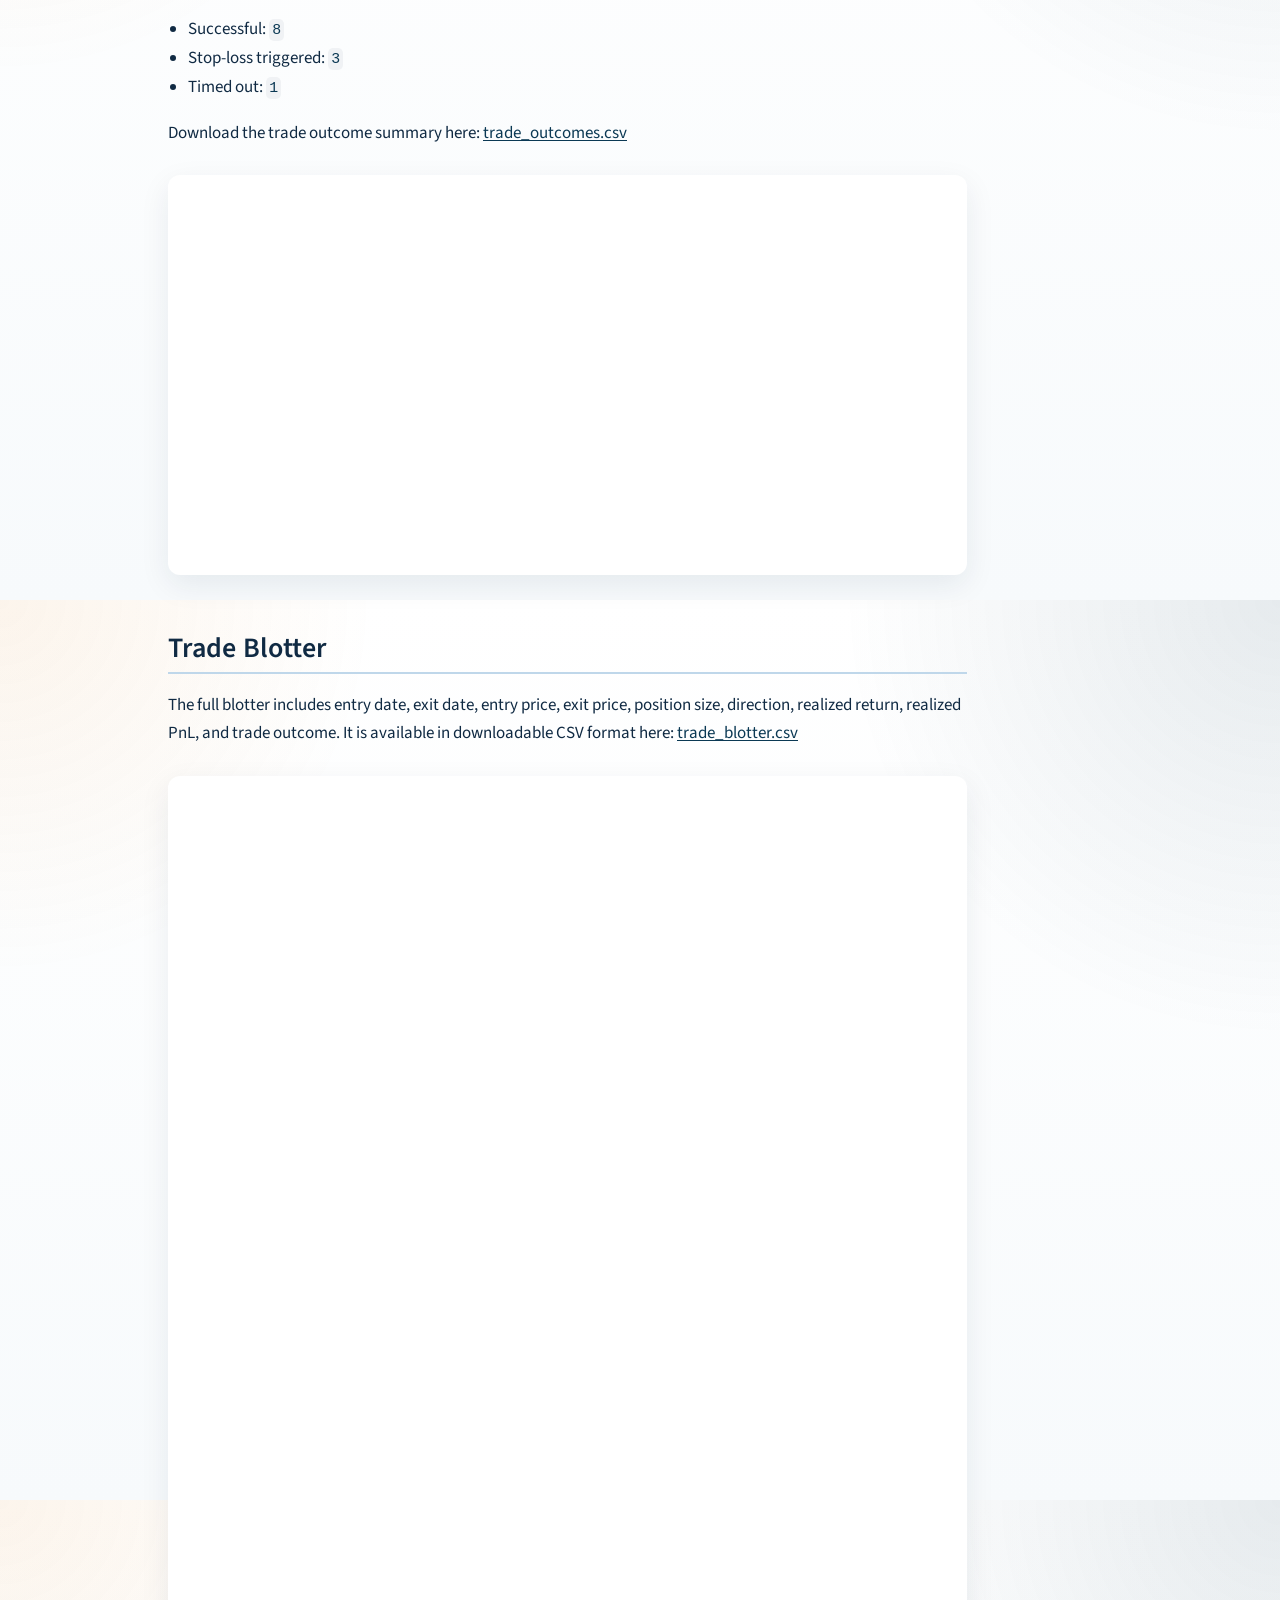
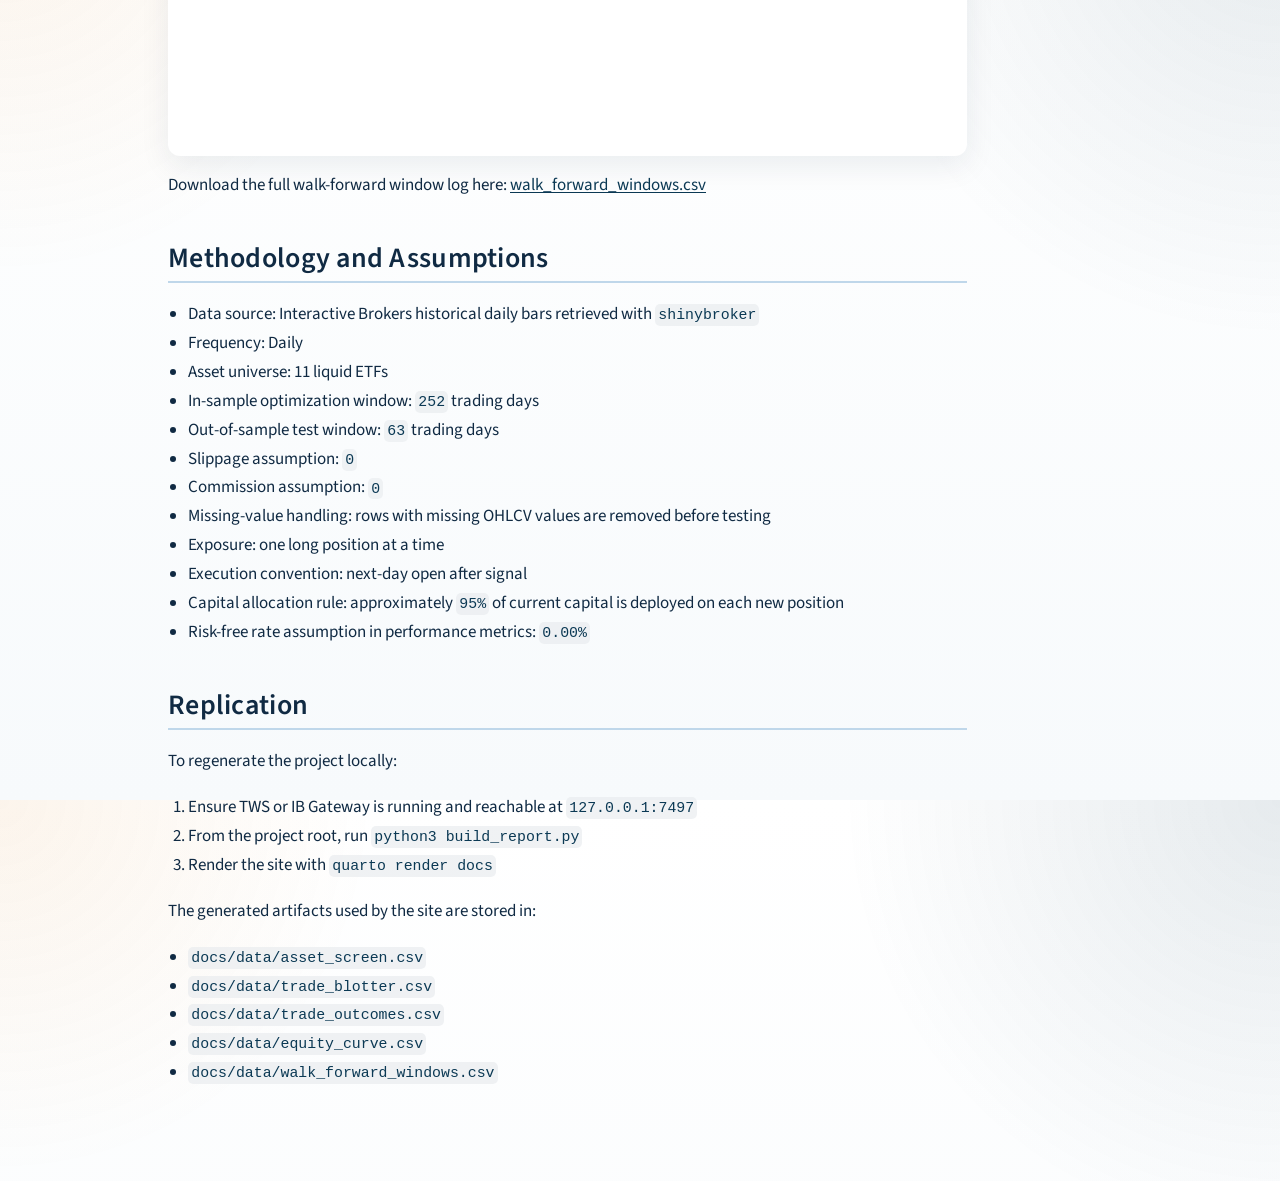
==== commit c8601c0f: "Simplify page structure and keep polished design" ====
--- a/docs/index.html
+++ b/docs/index.html
@@ -151,7 +151,7 @@
 
 <section id="walk-forward-breakout-backtest" class="level2 hero-panel">
 <h2 class="anchored" data-anchor-id="walk-forward-breakout-backtest">Walk-Forward Breakout Backtest</h2>
-<p>This report documents a long-only ETF breakout strategy built with ShinyBroker data, explicit risk rules, a full trade blotter, and rolling out-of-sample evaluation.</p>
+<p>This report presents a long-only ETF breakout strategy built with ShinyBroker data, explicit risk controls, a full trade blotter, and rolling out-of-sample evaluation. The goal is to show a transparent research workflow rather than a black-box signal.</p>
 <div class="metric-grid">
 <section id="selected-etf" class="level3 metric-card">
 <h3 class="anchored" data-anchor-id="selected-etf">Selected ETF</h3>
--- a/docs/styles.css
+++ b/docs/styles.css
@@ -2,10 +2,12 @@
   --accent: #0b3954;
   --accent-soft: #bfd7ea;
   --accent-warm: #d97706;
+  --accent-deep: #07263a;
   --ink: #102a43;
   --paper: #f7fafc;
   --card: #ffffff;
   --line: rgba(16, 42, 67, 0.12);
+  --muted: #5b7083;
 }
 
 body {
@@ -20,8 +22,27 @@
   background: linear-gradient(120deg, var(--accent) 0%, #1f6f8b 100%);
 }
 
+.navbar {
+  backdrop-filter: saturate(140%) blur(8px);
+  background: rgba(7, 38, 58, 0.92);
+  border-bottom: 1px solid rgba(255, 255, 255, 0.08);
+}
+
+.navbar-title {
+  font-weight: 700;
+  letter-spacing: 0.02em;
+}
+
 main.content {
   max-width: 980px;
+}
+
+.sidebar nav[role="doc-toc"] {
+  background: rgba(255, 255, 255, 0.72);
+  border: 1px solid var(--line);
+  border-radius: 14px;
+  padding: 0.85rem 0.85rem 0.65rem;
+  box-shadow: 0 8px 22px rgba(16, 42, 67, 0.06);
 }
 
 h2 {
@@ -35,8 +56,16 @@
   line-height: 1.7;
 }
 
+.quarto-document-content > p,
+.quarto-document-content > ul,
+.quarto-document-content > ol {
+  font-size: 1.02rem;
+}
+
 a {
   color: var(--accent);
+  text-decoration-thickness: 0.08em;
+  text-underline-offset: 0.14em;
 }
 
 a:hover {
@@ -59,13 +88,14 @@
 
 .hero-panel {
   background:
-    linear-gradient(135deg, rgba(11, 57, 84, 0.96), rgba(31, 111, 139, 0.92)),
+    radial-gradient(circle at top right, rgba(255, 255, 255, 0.14), transparent 26%),
+    linear-gradient(135deg, rgba(11, 57, 84, 0.98), rgba(31, 111, 139, 0.94)),
     var(--accent);
   color: white;
-  border-radius: 18px;
-  padding: 1.4rem 1.35rem 1.2rem;
-  margin: 0.5rem 0 1.75rem;
-  box-shadow: 0 18px 40px rgba(16, 42, 67, 0.16);
+  border-radius: 22px;
+  padding: 1.55rem 1.45rem 1.3rem;
+  margin: 0.6rem 0 1.85rem;
+  box-shadow: 0 22px 48px rgba(16, 42, 67, 0.18);
 }
 
 .hero-panel h2,
@@ -96,8 +126,8 @@
   background: var(--card);
   border: 1px solid var(--line);
   border-radius: 16px;
-  padding: 0.9rem 1rem 0.8rem;
-  box-shadow: 0 8px 24px rgba(16, 42, 67, 0.06);
+  padding: 0.95rem 1rem 0.85rem;
+  box-shadow: 0 10px 26px rgba(16, 42, 67, 0.06);
 }
 
 .metric-card h3 {
@@ -129,6 +159,46 @@
   color: white;
 }
 
+.section-card {
+  background: linear-gradient(180deg, rgba(255,255,255,0.95), rgba(255,255,255,0.86));
+  border: 1px solid var(--line);
+  border-left: 5px solid var(--accent-warm);
+  border-radius: 18px;
+  padding: 1rem 1.1rem 0.9rem;
+  margin: 1rem 0 1.6rem;
+  box-shadow: 0 12px 28px rgba(16, 42, 67, 0.05);
+}
+
+.section-card h3 {
+  margin-top: 0;
+  margin-bottom: 0.45rem;
+  color: var(--accent-deep);
+}
+
+.detail-grid {
+  display: grid;
+  grid-template-columns: repeat(auto-fit, minmax(220px, 1fr));
+  gap: 0.9rem;
+  margin: 1rem 0 0.6rem;
+}
+
+.detail-card {
+  background: linear-gradient(180deg, #ffffff, rgba(255,255,255,0.92));
+  border: 1px solid var(--line);
+  border-radius: 16px;
+  padding: 0.95rem 1rem 0.85rem;
+  box-shadow: 0 10px 24px rgba(16, 42, 67, 0.05);
+}
+
+.detail-card h3 {
+  margin-top: 0;
+  margin-bottom: 0.35rem;
+  font-size: 0.9rem;
+  text-transform: uppercase;
+  letter-spacing: 0.06em;
+  color: var(--muted);
+}
+
 ul, ol {
   padding-left: 1.2rem;
 }
@@ -138,6 +208,11 @@
     padding: 1.1rem 1rem 1rem;
   }
 
+  .metric-grid,
+  .detail-grid {
+    grid-template-columns: 1fr;
+  }
+
   iframe {
     border-radius: 10px;
   }
